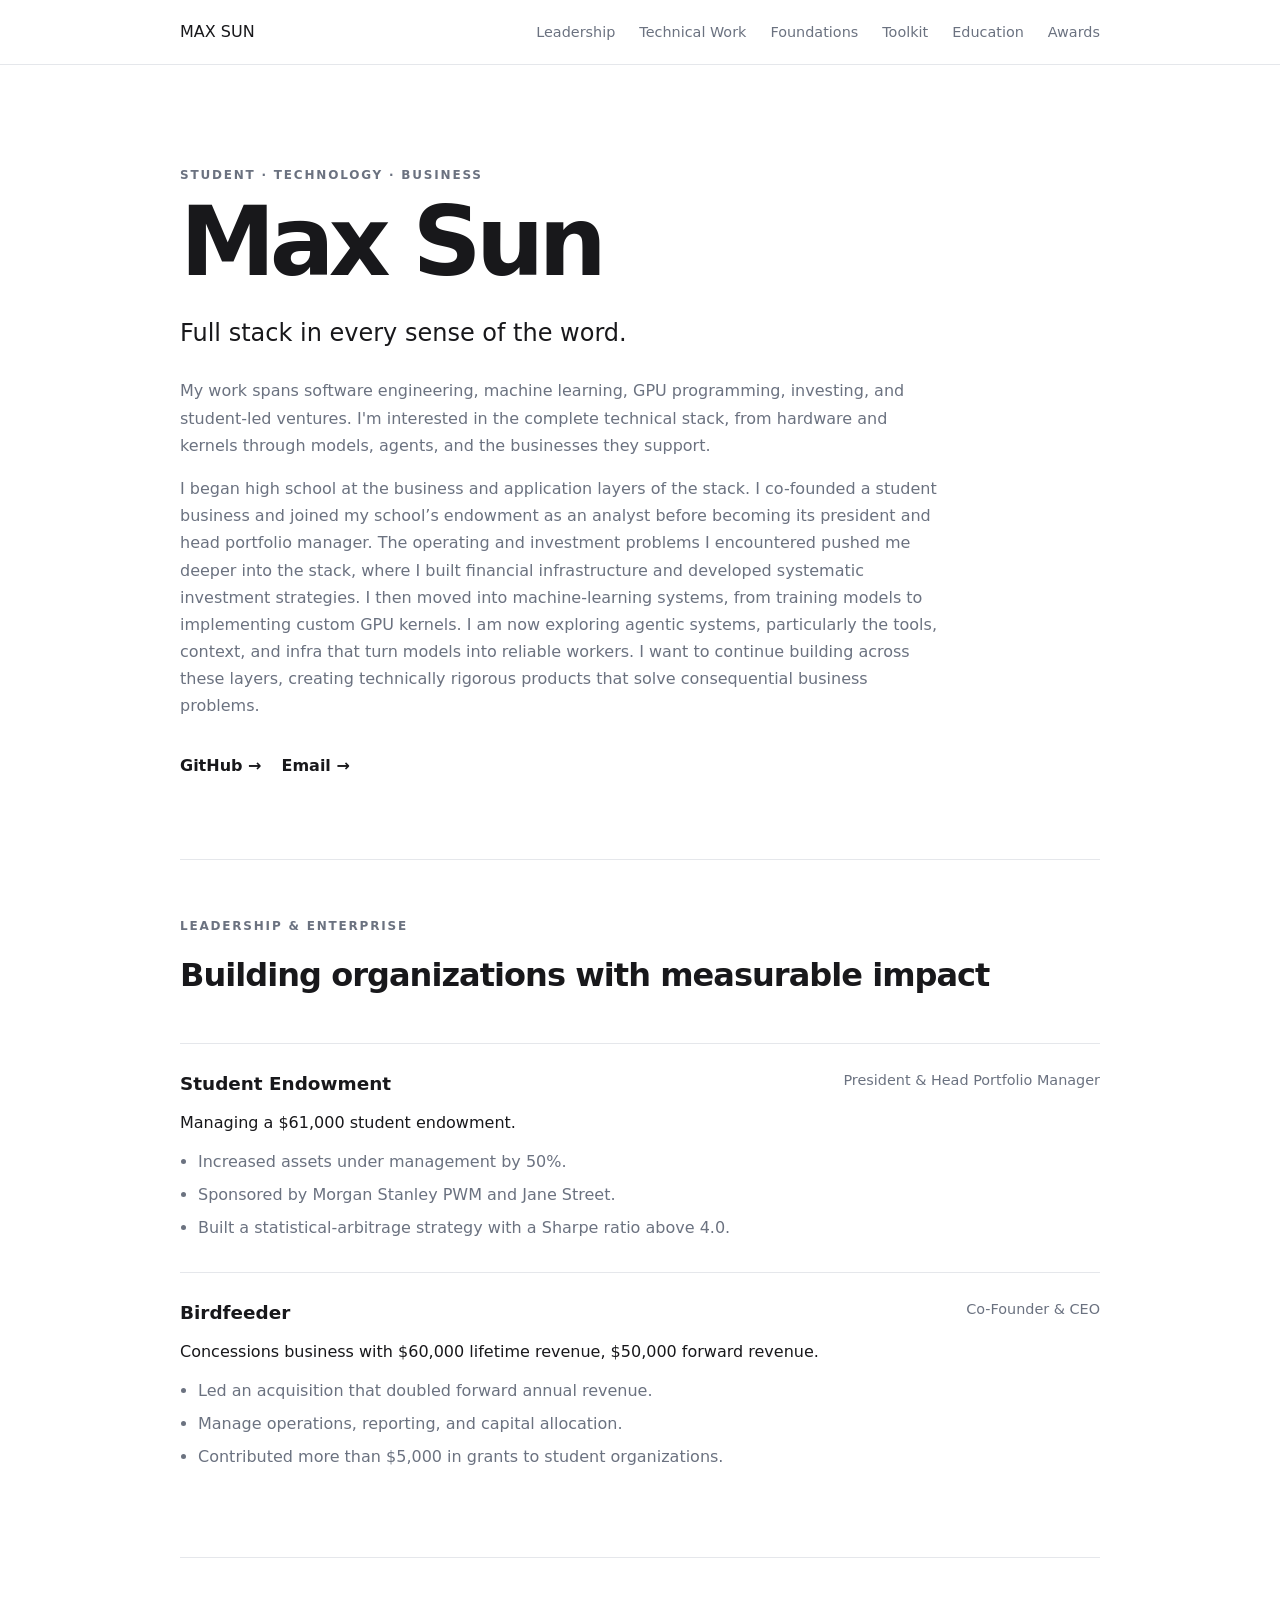
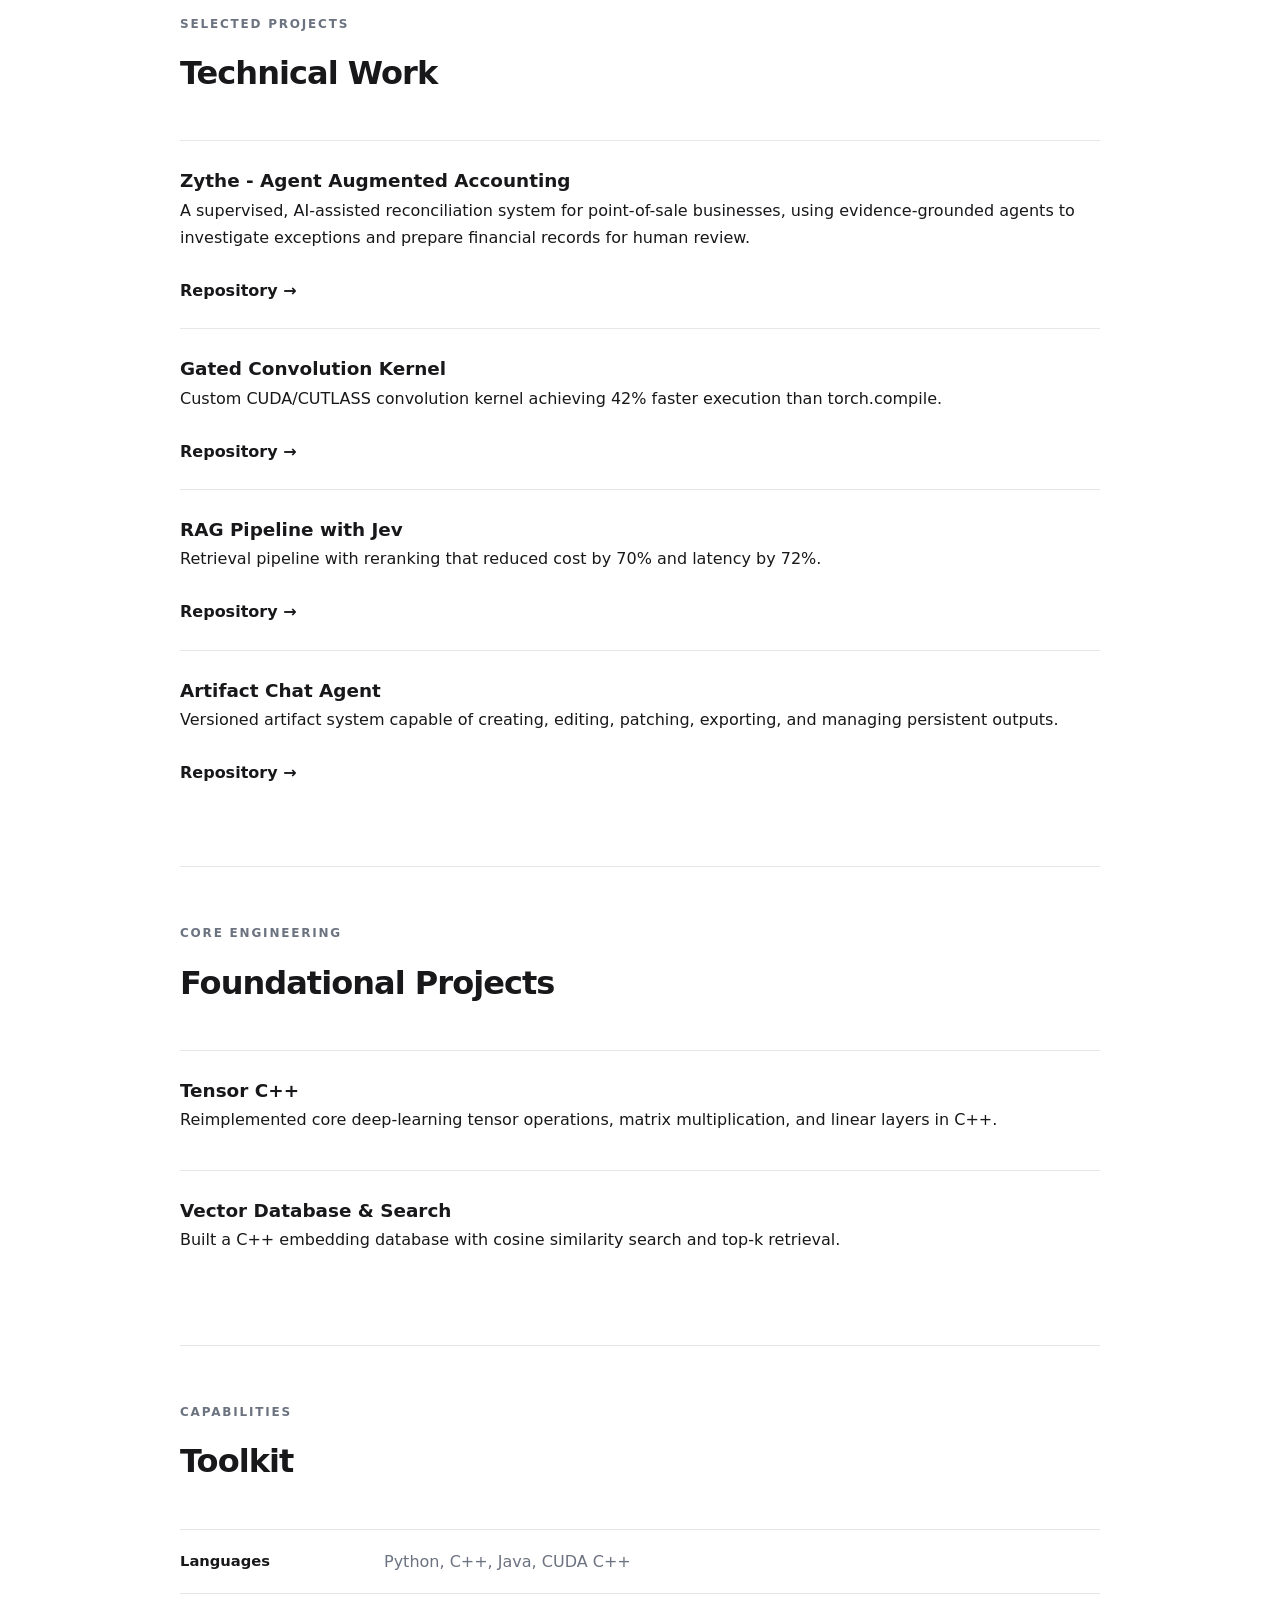
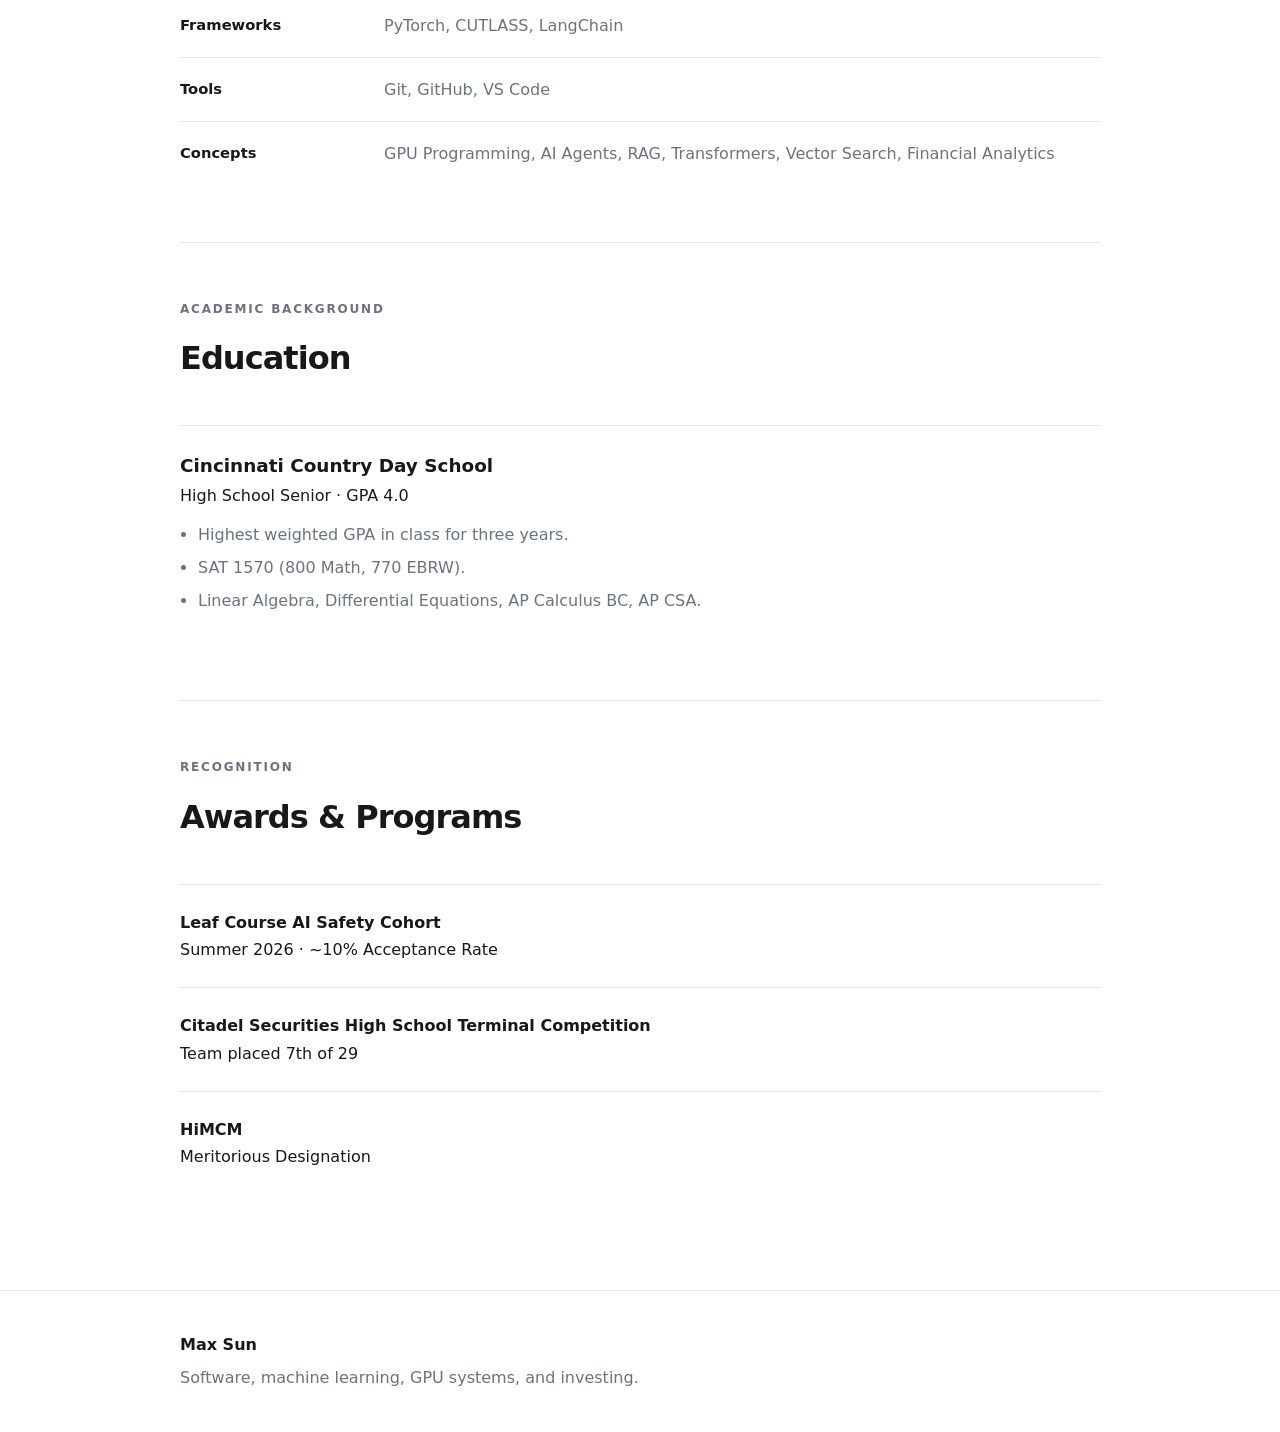
==== index.html @ 9a9bfc6f "Update index.html" ====
<!doctype html>
<html lang="en">
<head>
<meta charset="utf-8">
<meta name="viewport" content="width=device-width,initial-scale=1">
<meta name="description" content="Max Sun — working across GPU programming, software, machine learning, agentic systems, student-led ventures, and investments.">
<title>Max Sun | Portfolio</title>
<link rel="icon" type="image/svg+xml" href="/icon.svg">

<style>
:root{
  --ink:#18181b;
  --muted:#6b7280;
  --line:#e5e7eb;
  --width:920px;
}

*{
  box-sizing:border-box;
}

html{
  scroll-behavior:smooth;
}

body{
  margin:0;
  background:#fff;
  color:var(--ink);
  font:16px/1.7 Inter,system-ui,sans-serif;
}

a{
  color:inherit;
  text-decoration:none;
}

.wrap{
  width:min(calc(100% - 40px),var(--width));
  margin:auto;
}

.nav{
  position:sticky;
  top:0;
  background:rgba(255,255,255,.95);
  backdrop-filter:blur(10px);
  border-bottom:1px solid var(--line);
}

.nav-inner{
  height:64px;
  display:flex;
  justify-content:space-between;
  align-items:center;
}

.logo{
  font-size:.82rem;
  font-weight:800;
  letter-spacing:.08em;
}

.links{
  display:flex;
  gap:24px;
}

.links a{
  color:var(--muted);
  font-size:.9rem;
}

.links a:hover{
  color:var(--ink);
}

.hero{
  padding:100px 0 80px;
}

.eyebrow{
  margin:0 0 12px;
  color:var(--muted);
  font-size:.75rem;
  text-transform:uppercase;
  letter-spacing:.15em;
  font-weight:700;
}

.hero h1{
  margin:0;
  font-size:clamp(4rem,10vw,6rem);
  line-height:.95;
  letter-spacing:-.06em;
}

.lead{
  margin:24px 0;
  font-size:1.5rem;
}

.subtext{
  max-width:760px;
  color:var(--muted);
}

.actions{
  display:flex;
  gap:20px;
  margin-top:32px;
}

.actions a{
  font-weight:600;
}

.section{
  border-top:1px solid var(--line);
  padding:56px 0;
}

.section-header{
  margin-bottom:40px;
}

.section h2{
  margin:0;
  font-size:2rem;
  letter-spacing:-.03em;
}

.intro{
  margin-top:10px;
  color:var(--muted);
  max-width:700px;
}

.row{
  padding:24px 0;
  border-top:1px solid var(--line);
}

.row:first-child{
  border-top:none;
}

.row-header{
  display:flex;
  justify-content:space-between;
  gap:20px;
  margin-bottom:10px;
}

.row h3{
  margin:0;
  font-size:1.15rem;
}

.role{
  color:var(--muted);
  font-size:.9rem;
}

.row p{
  margin:0 0 12px;
}

.row ul{
  margin:12px 0 0;
  padding-left:18px;
}

.row li{
  margin-bottom:6px;
  color:var(--muted);
}

.repo{
  display:inline-block;
  margin-top:14px;
  font-weight:600;
}

.skills{
  display:grid;
  grid-template-columns:180px 1fr;
  gap:24px;
  padding:18px 0;
  border-top:1px solid var(--line);
}

.skills strong{
  font-size:.92rem;
}

.skills span{
  color:var(--muted);
}

footer{
  border-top:1px solid var(--line);
  padding:40px 0;
  margin-top:40px;
}

footer p{
  color:var(--muted);
  margin:6px 0 0;
}

@media(max-width:768px){

  .links{
    display:none;
  }

  .row-header,
  .skills{
    display:block;
  }

  .skills strong{
    display:block;
    margin-bottom:8px;
  }
}
</style>
</head>

<body>

<header class="nav">
  <div class="wrap nav-inner">
      <a href="#top">MAX SUN</a>

      <nav class="links" aria-label="Primary navigation">
        <a href="#leadership">Leadership</a>
        <a href="#technical">Technical Work</a>
        <a href="#foundations">Foundations</a>
        <a href="#toolkit">Toolkit</a>
        <a href="#education">Education</a>
        <a href="#awards">Awards</a>
      </nav>
  </div>
</header>

<main class="wrap" id="top">

  <section class="hero">
    <p class="eyebrow">Student · Technology · Business</p>

    <h1>Max Sun</h1>

    <p class="lead">
      Full stack in every sense of the word.
    </p>

    <p class="subtext">
      My work spans software engineering, machine learning, GPU programming,
      investing, and student-led ventures. I'm interested in the complete
      technical stack, from hardware and kernels through models, agents,
      and the businesses they support.
    </p>

    <p class="subtext">
      I began high school at the business and application layers of the stack. I co-founded 
      a student business and joined my school’s endowment as an analyst before becoming its president and head portfolio manager.
      The operating and investment problems I encountered pushed me deeper into the stack, 
      where I built financial infrastructure and developed systematic investment strategies. 
      I then moved into machine-learning systems, from training models to implementing custom GPU kernels.
      I am now exploring agentic systems, particularly the tools, context, and infra that turn models into reliable workers.
      I want to continue building across these layers, creating technically rigorous products that solve consequential business problems.
    </p>

    <div class="actions">
      <a href="https://github.com/Max-sm-yc" target="_blank" rel="noopener noreferrer">
        GitHub →
      </a>

      <a href="mailto:max-sm-yc@gmail.com">
        Email →
      </a>
    </div>
  </section>

  <section class="section" id="leadership">
    <div class="section-header">
      <p class="eyebrow">Leadership & Enterprise</p>
      <h2>Building organizations with measurable impact</h2>
    </div>

    <div class="row">
      <div class="row-header">
        <h3>Student Endowment</h3>
        <span class="role">President & Head Portfolio Manager</span>
      </div>

      <p>Managing a $61,000 student endowment.</p>

      <ul>
        <li>Increased assets under management by 50%.</li>
        <li>Sponsored by Morgan Stanley PWM and Jane Street.</li>
        <li>Built a statistical-arbitrage strategy with a Sharpe ratio above 4.0.</li>
      </ul>
    </div>

    <div class="row">
      <div class="row-header">
        <h3>Birdfeeder</h3>
        <span class="role">Co-Founder & CEO</span>
      </div>

      <p>Concessions business with $60,000 lifetime revenue, $50,000 forward revenue.</p>

      <ul>
        <li>Led an acquisition that doubled forward annual revenue.</li>
        <li>Manage operations, reporting, and capital allocation.</li>
        <li>Contributed more than $5,000 in grants to student organizations.</li>
      </ul>
    </div>
  </section>

  <section class="section" id="technical">
    <div class="section-header">
      <p class="eyebrow">Selected Projects</p>
      <h2>Technical Work</h2>
    </div>

    <div class="row">
      <h3>Zythe - Agent Augmented Accounting</h3>
      <p>
        A supervised, AI-assisted reconciliation system for point-of-sale businesses, using evidence-grounded agents to investigate exceptions and prepare financial records for human review.
      </p>
      <a class="repo" href="https://github.com/Max-sm-yc/finance-loop">
        Repository →
      </a>
    </div>

    <div class="row">
      <h3>Gated Convolution Kernel</h3>
      <p>
        Custom CUDA/CUTLASS convolution kernel achieving 42% faster
        execution than torch.compile.
      </p>
      <a class="repo" href="https://github.com/Max-sm-yc/ConvolutionGate">
        Repository →
      </a>
    </div>

    <div class="row">
      <h3>RAG Pipeline with Jev</h3>
      <p>
        Retrieval pipeline with reranking that reduced cost by 70%
        and latency by 72%.
      </p>
      <a class="repo" href="https://github.com/Max-sm-yc/Jev-RAG">
        Repository →
      </a>
    </div>

    <div class="row">
      <h3>Artifact Chat Agent</h3>
      <p>
        Versioned artifact system capable of creating, editing,
        patching, exporting, and managing persistent outputs.
      </p>
      <a class="repo" href="https://github.com/Max-sm-yc/artifact-agent">
        Repository →
      </a>
    </div>
  </section>

  <section class="section" id="foundations">
    <div class="section-header">
      <p class="eyebrow">Core Engineering</p>
      <h2>Foundational Projects</h2>
    </div>

    <div class="row">
      <h3>Tensor C++</h3>
      <p>
        Reimplemented core deep-learning tensor operations,
        matrix multiplication, and linear layers in C++.
      </p>
    </div>

    <div class="row">
      <h3>Vector Database & Search</h3>
      <p>
        Built a C++ embedding database with cosine similarity
        search and top-k retrieval.
      </p>
    </div>
  </section>

  <section class="section" id="toolkit">
    <div class="section-header">
      <p class="eyebrow">Capabilities</p>
      <h2>Toolkit</h2>
    </div>

    <div class="skills">
      <strong>Languages</strong>
      <span>Python, C++, Java, CUDA C++</span>
    </div>

    <div class="skills">
      <strong>Frameworks</strong>
      <span>PyTorch, CUTLASS, LangChain</span>
    </div>

    <div class="skills">
      <strong>Tools</strong>
      <span>Git, GitHub, VS Code</span>
    </div>

    <div class="skills">
      <strong>Concepts</strong>
      <span>
        GPU Programming, AI Agents, RAG, Transformers,
        Vector Search, Financial Analytics
      </span>
    </div>
  </section>

  <section class="section" id="education">
    <div class="section-header">
      <p class="eyebrow">Academic Background</p>
      <h2>Education</h2>
    </div>

    <div class="row">
      <h3>Cincinnati Country Day School</h3>
      <p>High School Senior · GPA 4.0</p>

      <ul>
        <li>Highest weighted GPA in class for three years.</li>
        <li>SAT 1570 (800 Math, 770 EBRW).</li>
        <li>Linear Algebra, Differential Equations, AP Calculus BC, AP CSA.</li>
      </ul>
    </div>
  </section>

  <section class="section" id="awards">
    <div class="section-header">
      <p class="eyebrow">Recognition</p>
      <h2>Awards & Programs</h2>
    </div>

    <div class="row">
      <strong>Leaf Course AI Safety Cohort</strong><br>
      Summer 2026 · ~10% Acceptance Rate
    </div>

    <div class="row">
      <strong>Citadel Securities High School Terminal Competition</strong><br>
      Team placed 7th of 29
    </div>

    <div class="row">
      <strong>HiMCM</strong><br>
      Meritorious Designation
    </div>
  </section>

</main>

<footer>
  <div class="wrap">
    <strong>Max Sun</strong>
    <p>
      Software, machine learning, GPU systems, and investing.
    </p>
  </div>
</footer>

</body>
</html>
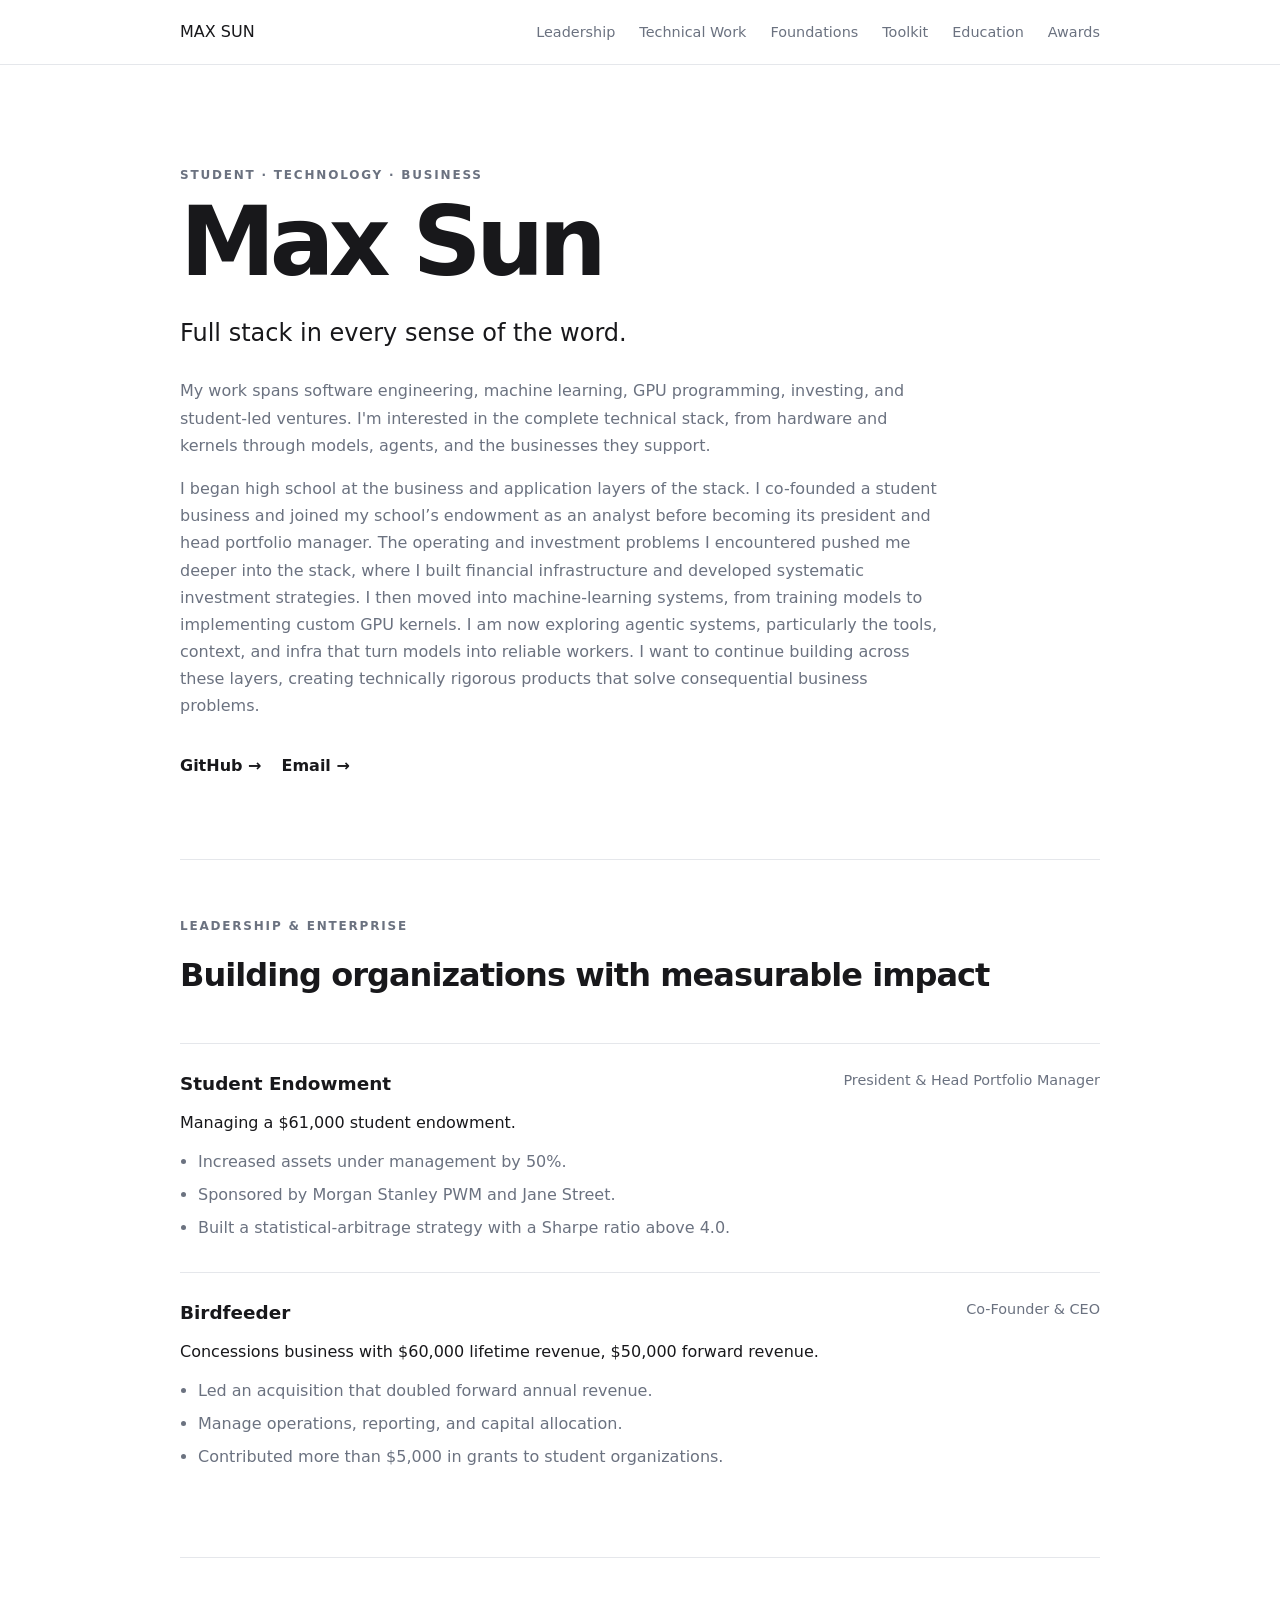
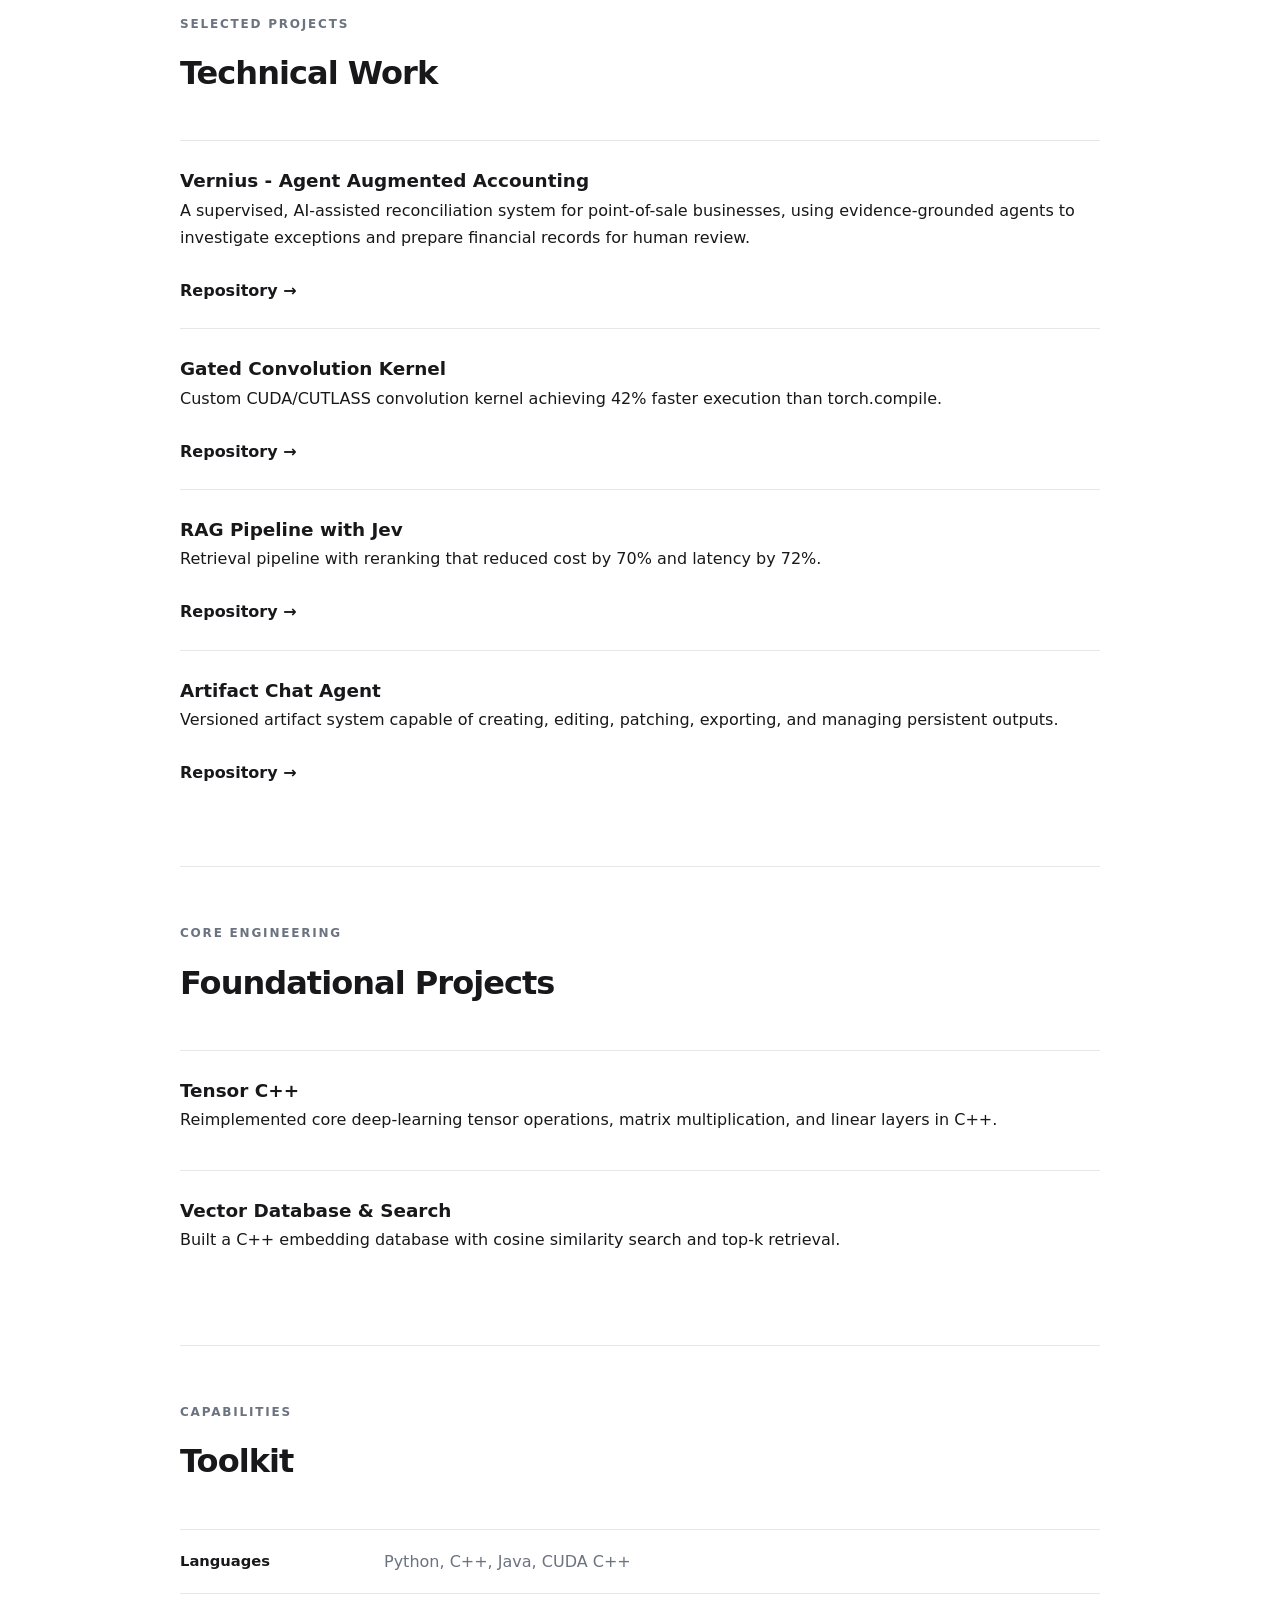
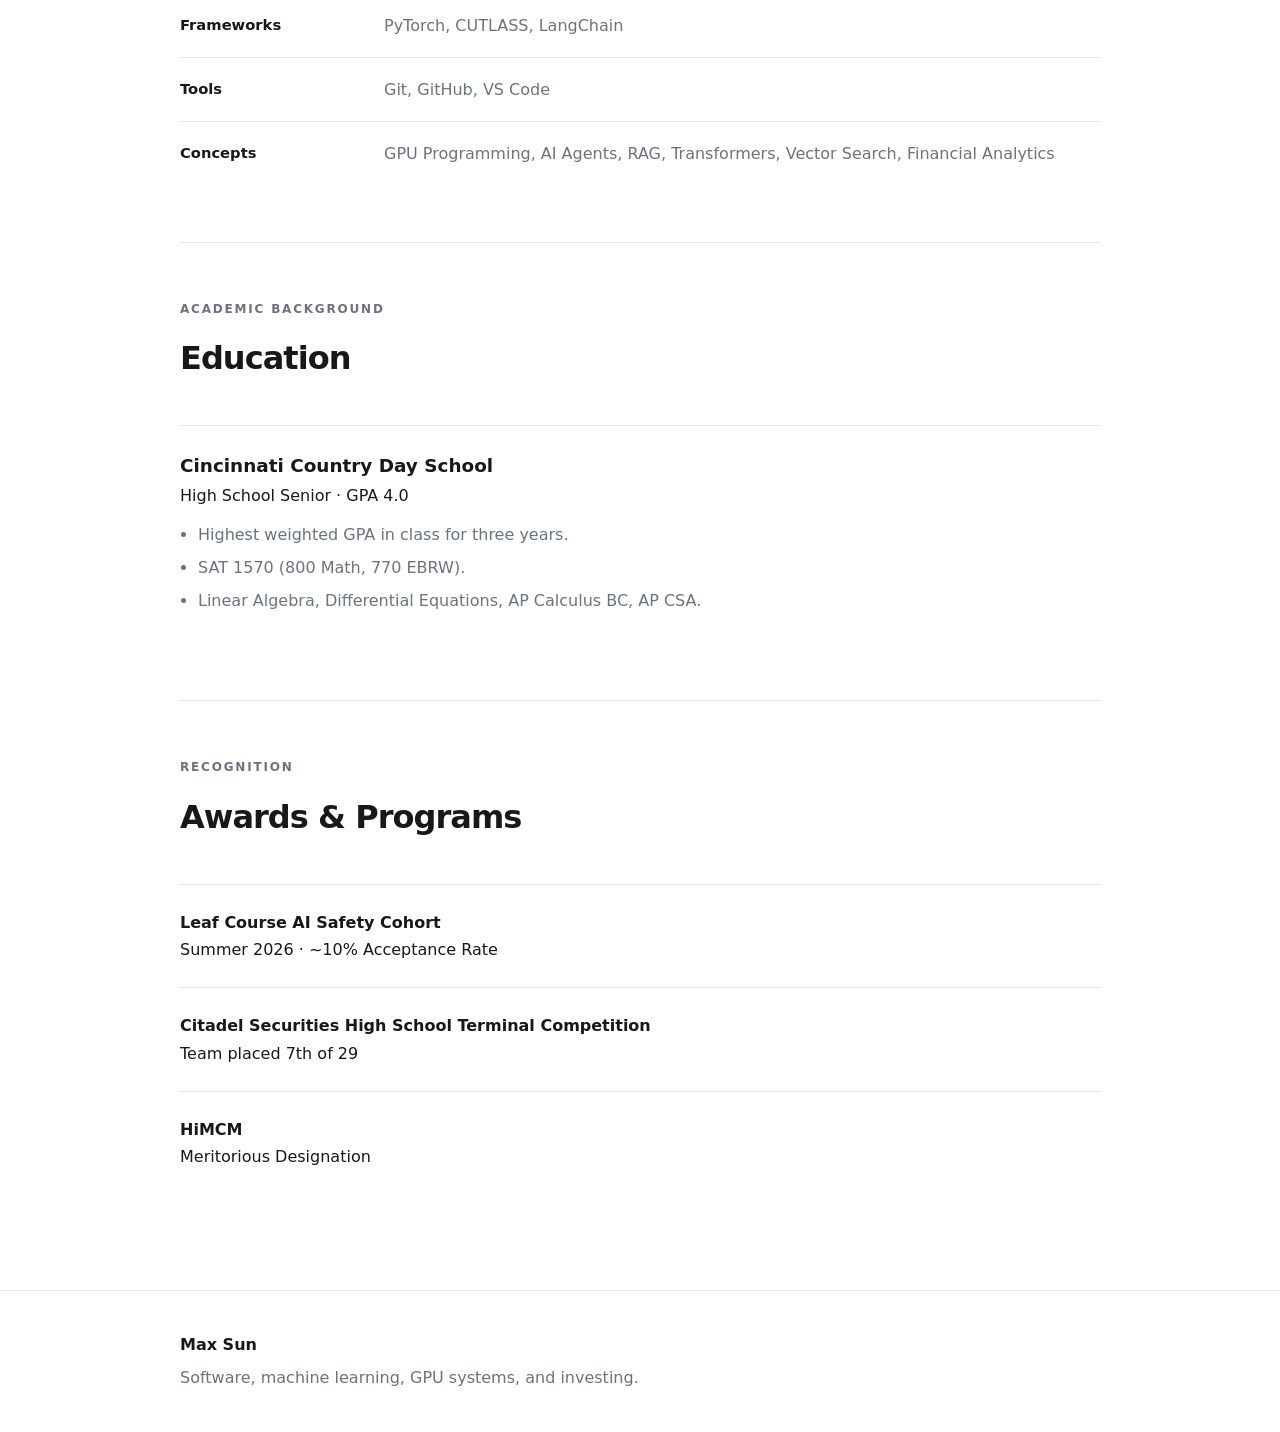
==== commit 46953f5d: "Update index.html" ====
--- a/index.html
+++ b/index.html
@@ -328,7 +328,7 @@
     </div>
 
     <div class="row">
-      <h3>Zythe - Agent Augmented Accounting</h3>
+      <h3>Vernius - Agent Augmented Accounting</h3>
       <p>
         A supervised, AI-assisted reconciliation system for point-of-sale businesses, using evidence-grounded agents to investigate exceptions and prepare financial records for human review.
       </p>
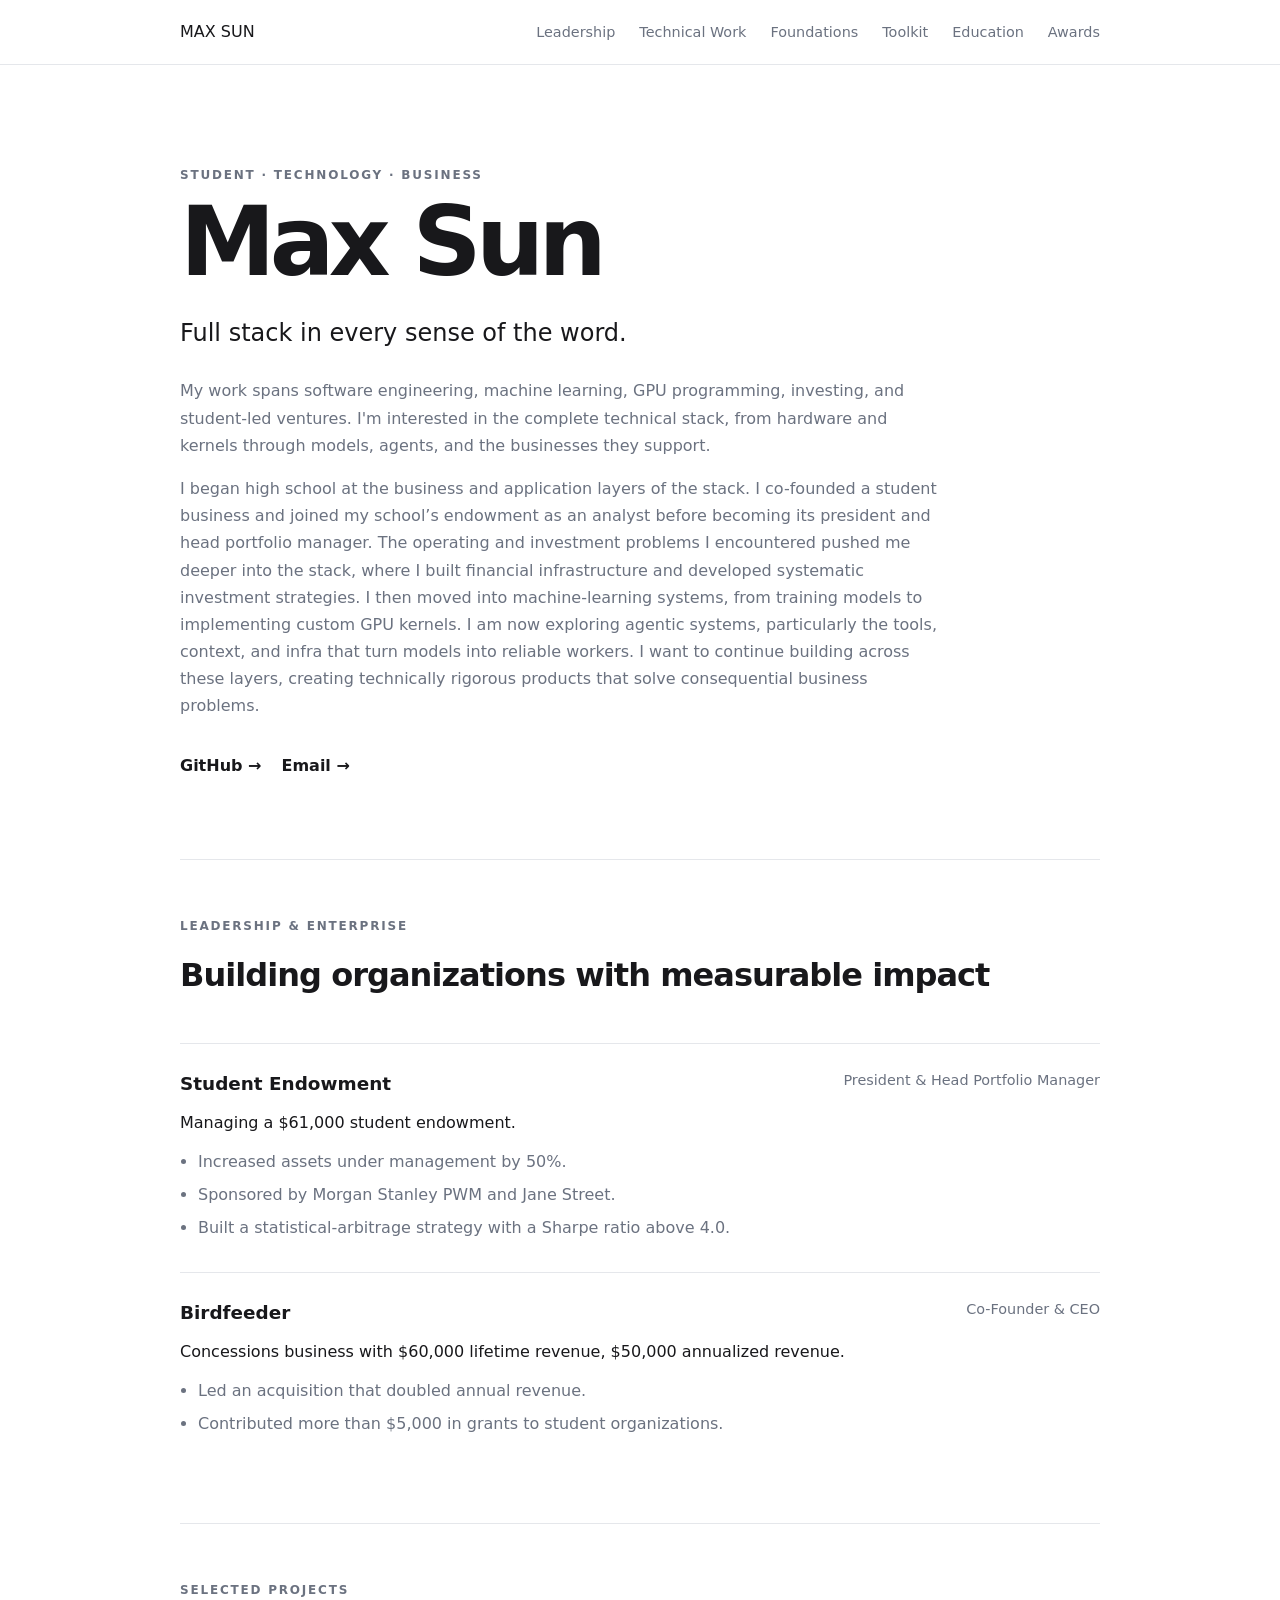
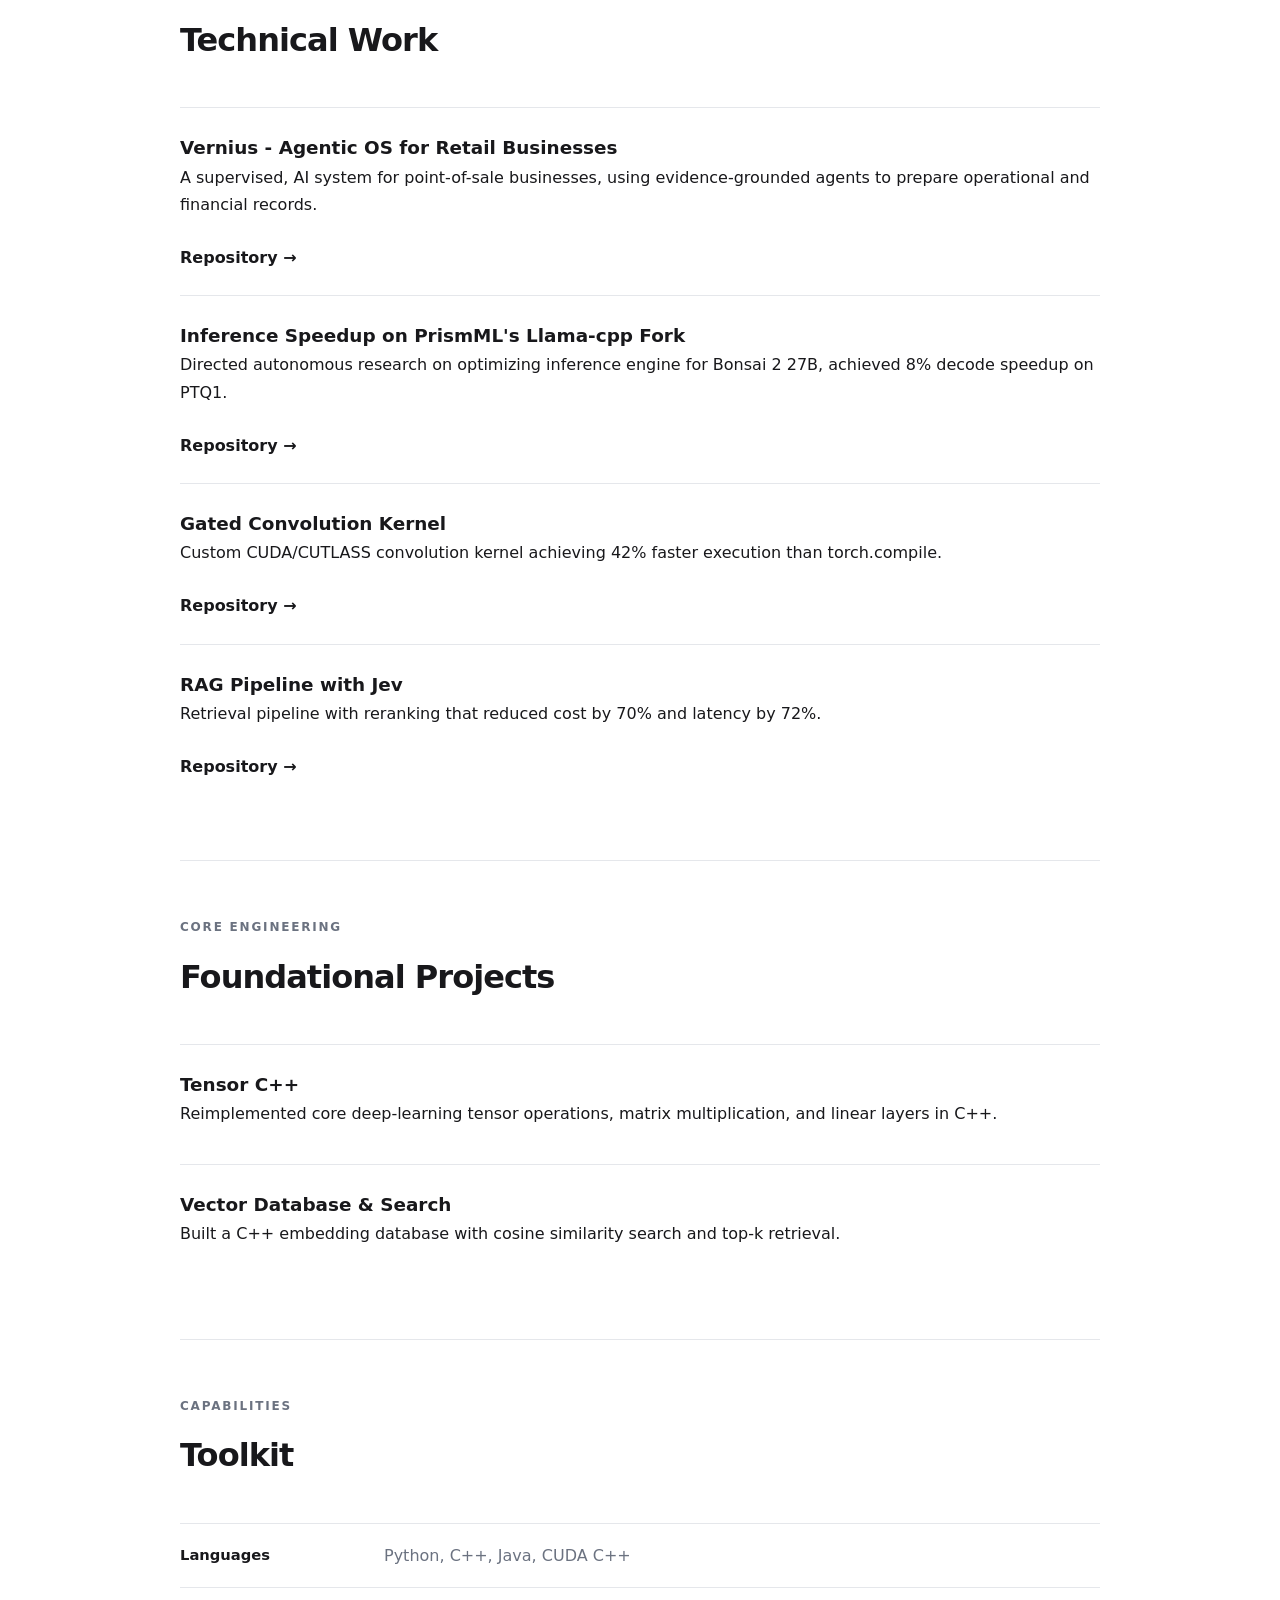
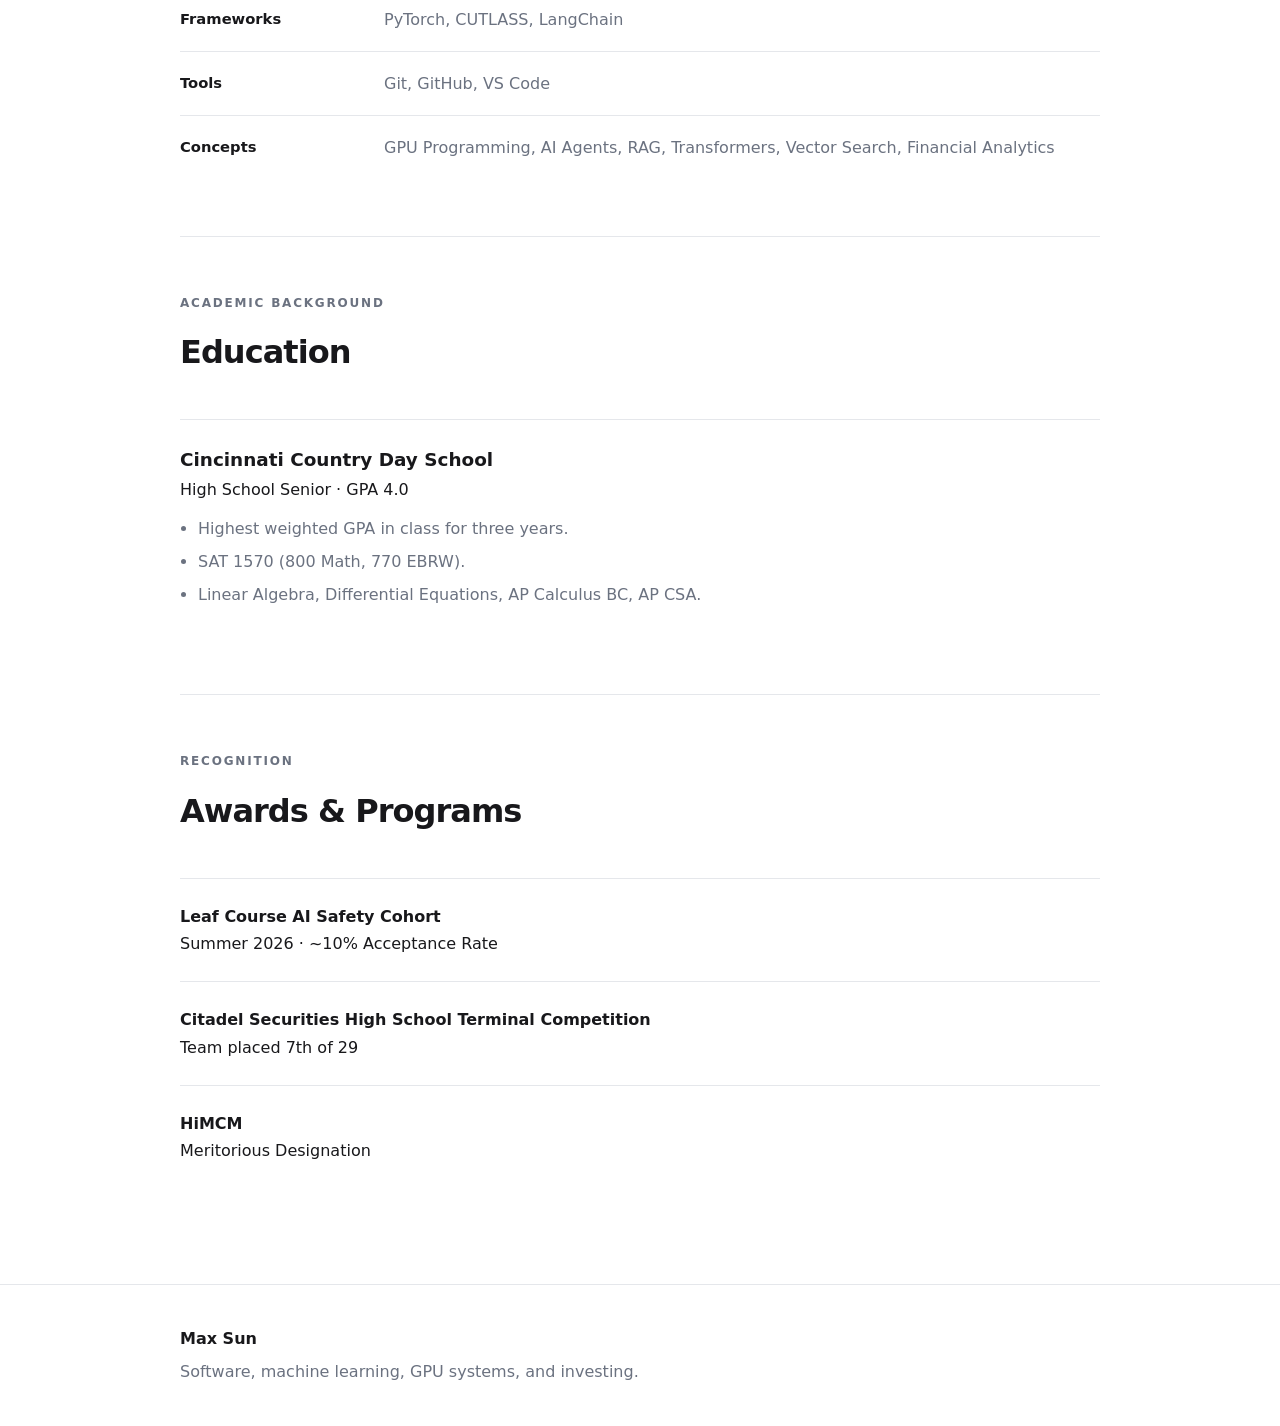
==== commit 2d742653: "Update index.html" ====
--- a/index.html
+++ b/index.html
@@ -311,11 +311,10 @@
         <span class="role">Co-Founder & CEO</span>
       </div>
 
-      <p>Concessions business with $60,000 lifetime revenue, $50,000 forward revenue.</p>
+      <p>Concessions business with $60,000 lifetime revenue, $50,000 annualized revenue.</p>
 
       <ul>
-        <li>Led an acquisition that doubled forward annual revenue.</li>
-        <li>Manage operations, reporting, and capital allocation.</li>
+        <li>Led an acquisition that doubled annual revenue.</li>
         <li>Contributed more than $5,000 in grants to student organizations.</li>
       </ul>
     </div>
@@ -327,10 +326,11 @@
       <h2>Technical Work</h2>
     </div>
 
-    <div class="row">
-      <h3>Vernius - Agent Augmented Accounting</h3>
-      <p>
-        A supervised, AI-assisted reconciliation system for point-of-sale businesses, using evidence-grounded agents to investigate exceptions and prepare financial records for human review.
+
+    <div class="row">
+      <h3>Vernius - Agentic OS for Retail Businesses</h3>
+      <p>
+        A supervised, AI system for point-of-sale businesses, using evidence-grounded agents to prepare operational and financial records.
       </p>
       <a class="repo" href="https://github.com/Max-sm-yc/finance-loop">
         Repository →
@@ -338,6 +338,16 @@
     </div>
 
     <div class="row">
+      <h3>Inference Speedup on PrismML's Llama-cpp Fork</h3>
+      <p>
+        Directed autonomous research on optimizing inference engine for Bonsai 2 27B, achieved 8% decode speedup on PTQ1.
+      </p>
+      <a class="repo" href="https://github.com/Max-sm-yc/finance-loop">
+        Repository →
+      </a>
+    </div>
+
+    <div class="row">
       <h3>Gated Convolution Kernel</h3>
       <p>
         Custom CUDA/CUTLASS convolution kernel achieving 42% faster
@@ -359,16 +369,6 @@
       </a>
     </div>
 
-    <div class="row">
-      <h3>Artifact Chat Agent</h3>
-      <p>
-        Versioned artifact system capable of creating, editing,
-        patching, exporting, and managing persistent outputs.
-      </p>
-      <a class="repo" href="https://github.com/Max-sm-yc/artifact-agent">
-        Repository →
-      </a>
-    </div>
   </section>
 
   <section class="section" id="foundations">
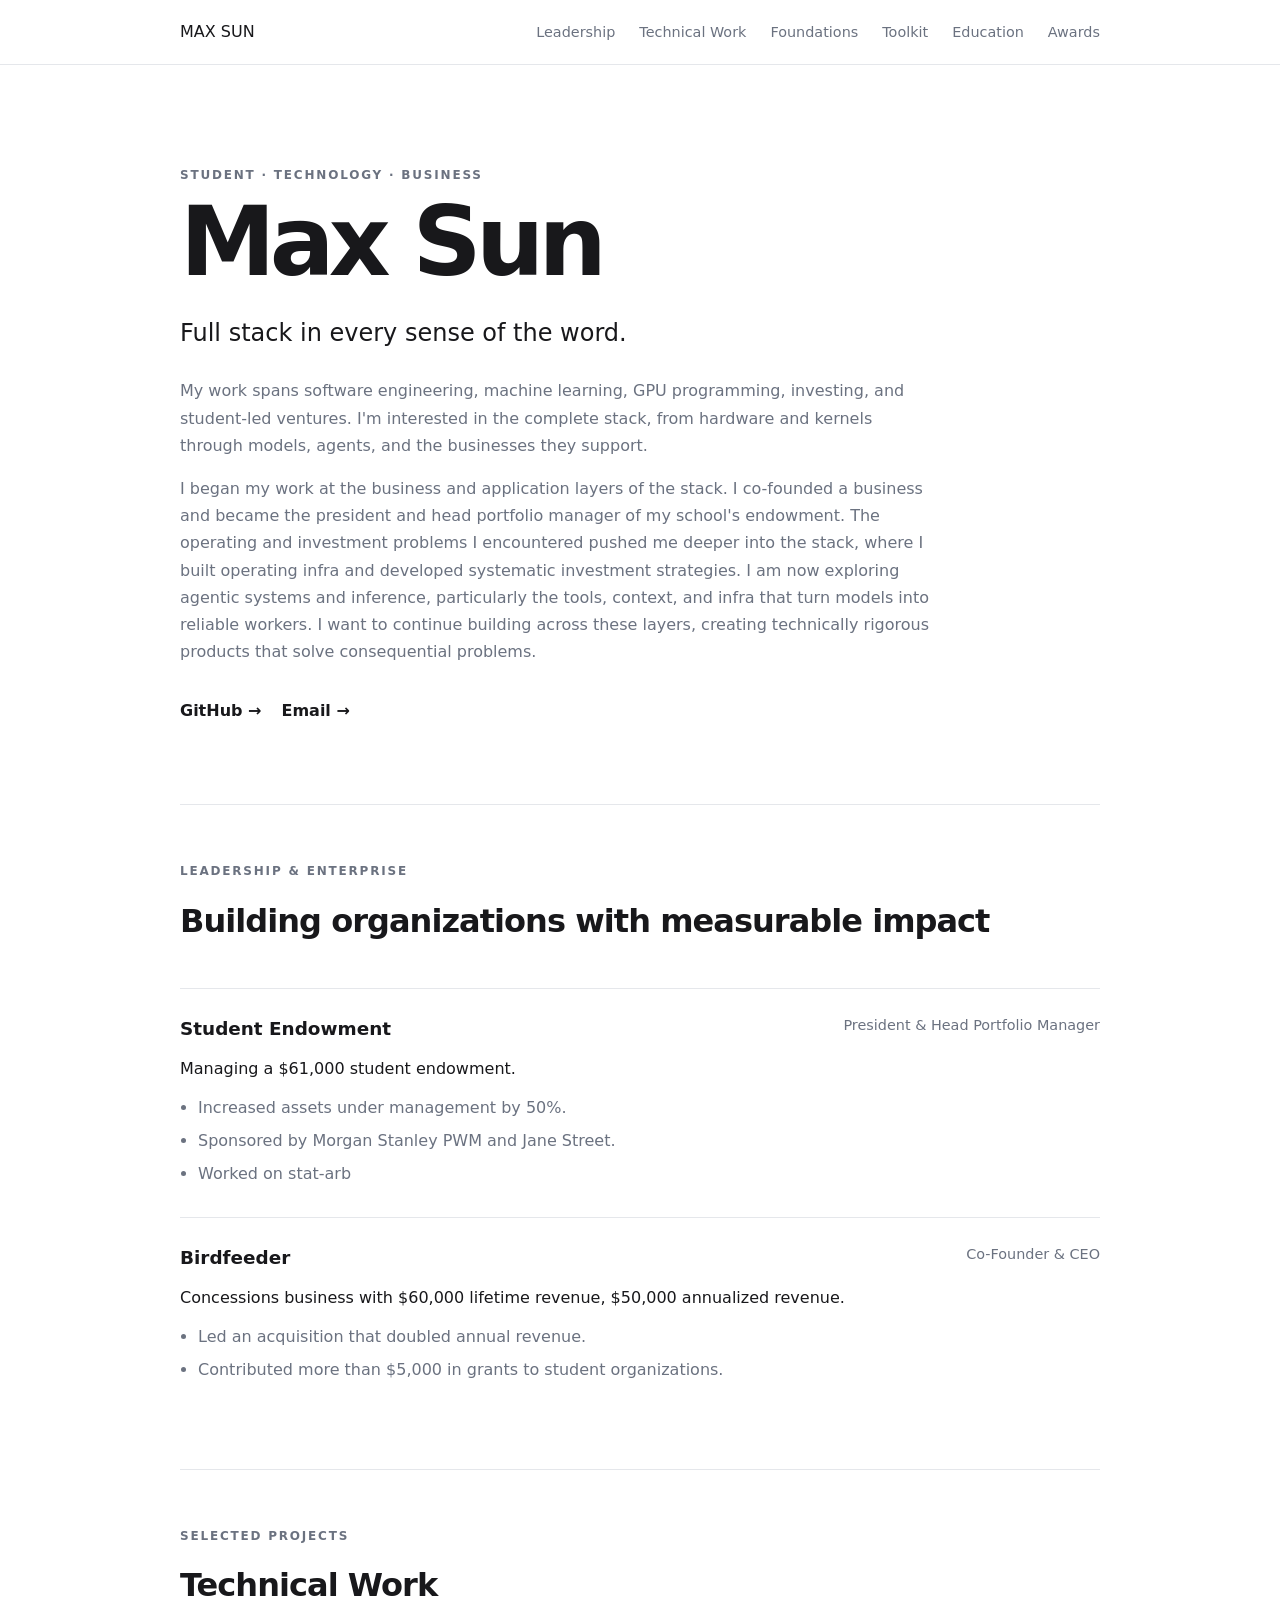
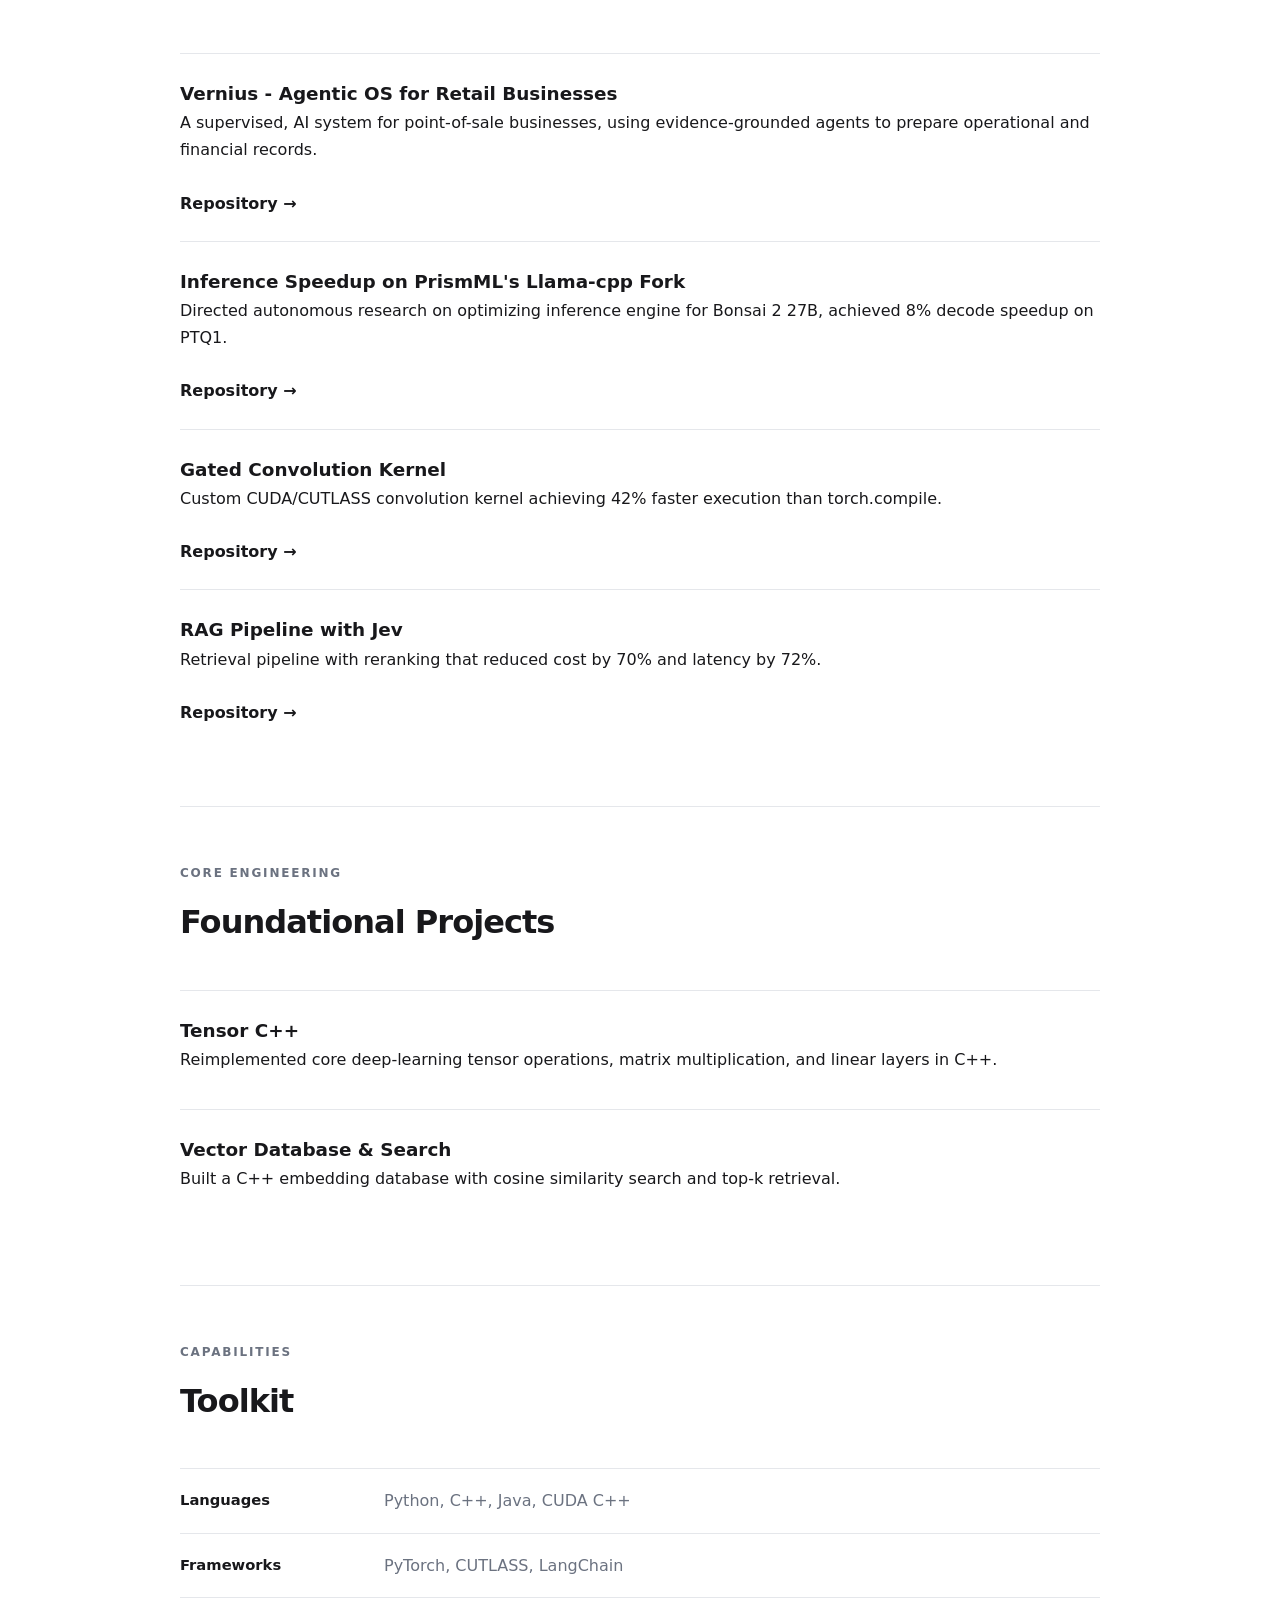
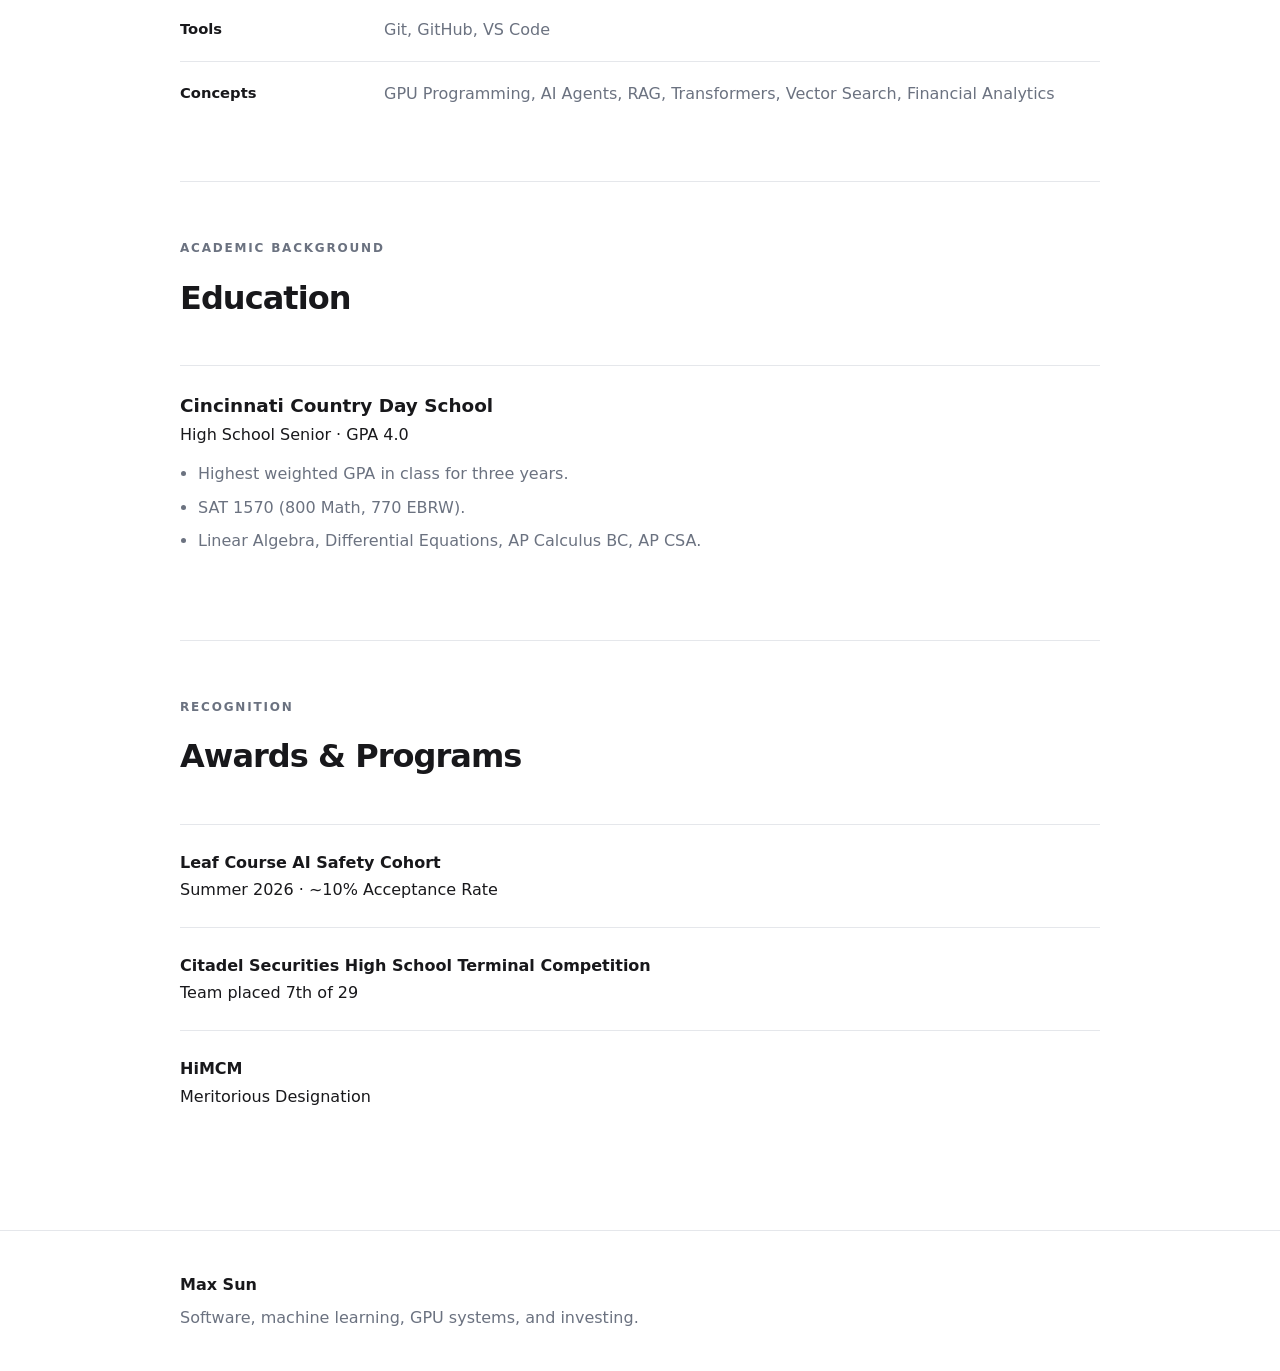
==== commit f0bf2013: "Update index.html" ====
--- a/index.html
+++ b/index.html
@@ -259,18 +259,17 @@
     <p class="subtext">
       My work spans software engineering, machine learning, GPU programming,
       investing, and student-led ventures. I'm interested in the complete
-      technical stack, from hardware and kernels through models, agents,
+      stack, from hardware and kernels through models, agents,
       and the businesses they support.
     </p>
 
     <p class="subtext">
-      I began high school at the business and application layers of the stack. I co-founded 
-      a student business and joined my school’s endowment as an analyst before becoming its president and head portfolio manager.
+      I began my work at the business and application layers of the stack. I co-founded 
+      a business and became the president and head portfolio manager of my school's endowment.
       The operating and investment problems I encountered pushed me deeper into the stack, 
-      where I built financial infrastructure and developed systematic investment strategies. 
-      I then moved into machine-learning systems, from training models to implementing custom GPU kernels.
-      I am now exploring agentic systems, particularly the tools, context, and infra that turn models into reliable workers.
-      I want to continue building across these layers, creating technically rigorous products that solve consequential business problems.
+      where I built operating infra and developed systematic investment strategies. 
+      I am now exploring agentic systems and inference, particularly the tools, context, and infra that turn models into reliable workers.
+      I want to continue building across these layers, creating technically rigorous products that solve consequential problems.
     </p>
 
     <div class="actions">
@@ -301,7 +300,7 @@
       <ul>
         <li>Increased assets under management by 50%.</li>
         <li>Sponsored by Morgan Stanley PWM and Jane Street.</li>
-        <li>Built a statistical-arbitrage strategy with a Sharpe ratio above 4.0.</li>
+        <li>Worked on stat-arb</li>
       </ul>
     </div>
 
@@ -332,7 +331,7 @@
       <p>
         A supervised, AI system for point-of-sale businesses, using evidence-grounded agents to prepare operational and financial records.
       </p>
-      <a class="repo" href="https://github.com/Max-sm-yc/finance-loop">
+      <a class="repo" href="https://github.com/Max-sm-yc/bonsai-llama-cpp-fork">
         Repository →
       </a>
     </div>
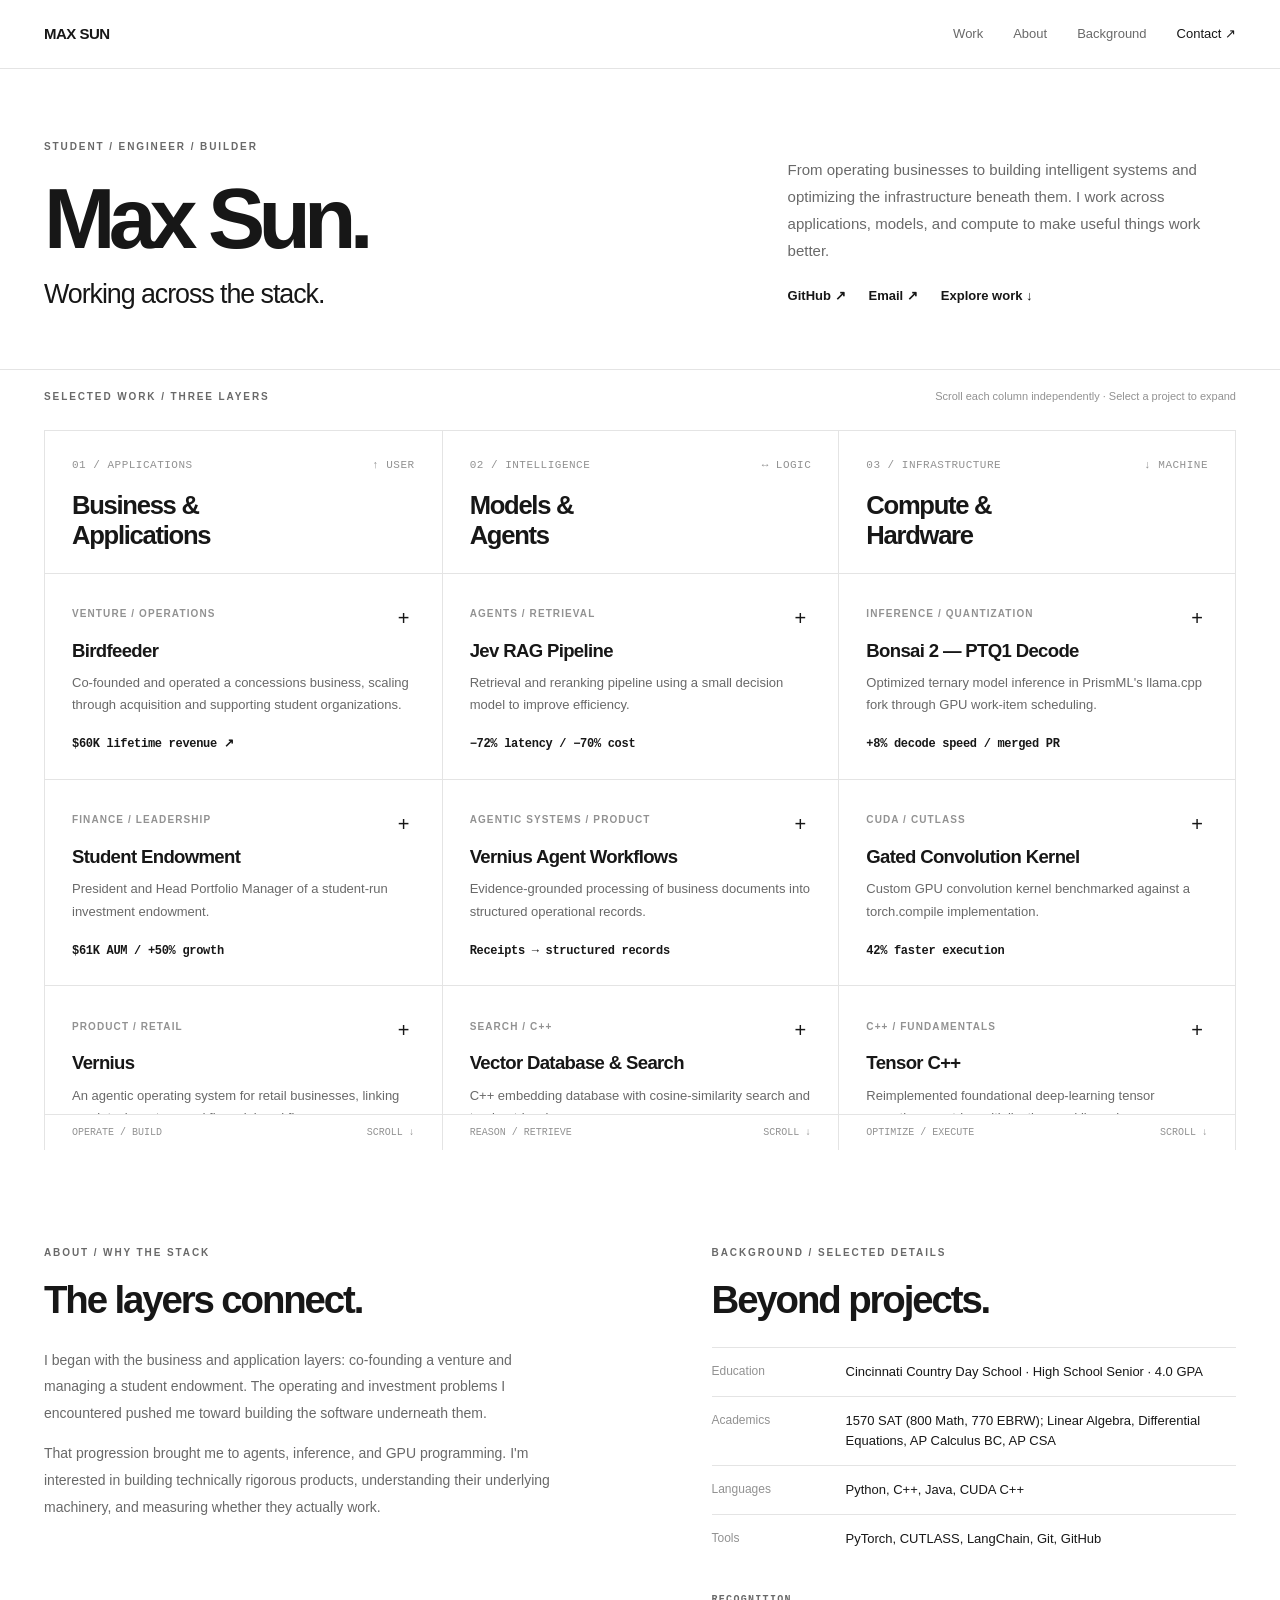
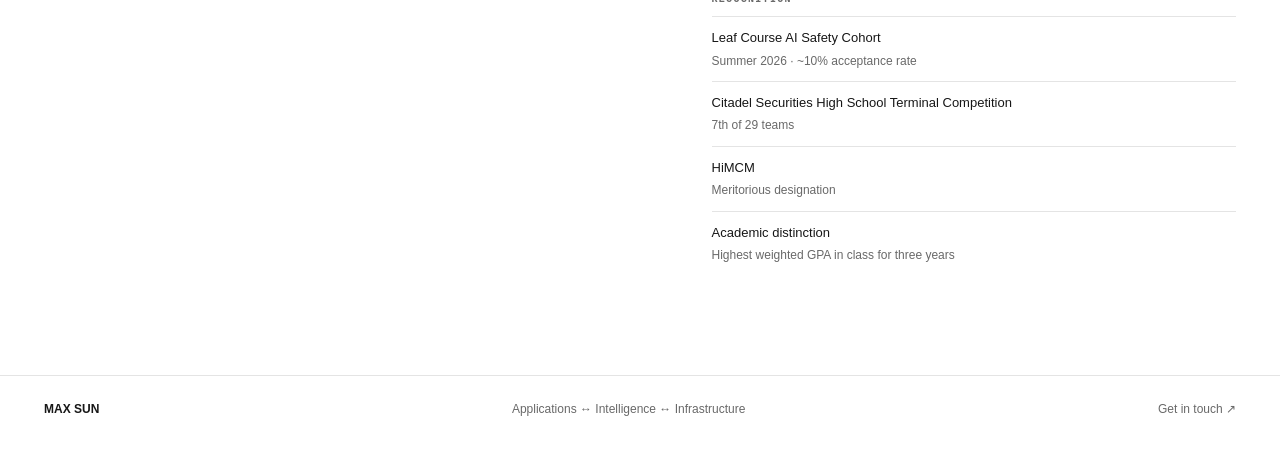
==== commit 67643adf: "Update index.html" ====
--- a/index.html
+++ b/index.html
@@ -1,478 +1,162 @@
 <!doctype html>
 <html lang="en">
 <head>
-<meta charset="utf-8">
-<meta name="viewport" content="width=device-width,initial-scale=1">
-<meta name="description" content="Max Sun — working across GPU programming, software, machine learning, agentic systems, student-led ventures, and investments.">
-<title>Max Sun | Portfolio</title>
-<link rel="icon" type="image/svg+xml" href="/icon.svg">
+  <meta charset="utf-8">
+  <meta name="viewport" content="width=device-width, initial-scale=1">
+  <meta name="color-scheme" content="light">
+  <meta name="description" content="Max Sun — building across applications, intelligent systems, and compute infrastructure.">
+  <title>Max Sun — Across the Stack</title>
+  <link rel="icon" type="image/svg+xml" href="/icon.svg">
+  <style>
+    :root { --ink:#171717; --muted:#696969; --faint:#929292; --line:#e4e4e4; --canvas:#fff; --soft:#f7f7f7; --max:1500px; --header:68px; }
+    *, *::before, *::after { box-sizing:border-box; }
+    html { scroll-behavior:smooth; scroll-padding-top:90px; }
+    body { margin:0; background:var(--canvas); color:var(--ink); font-family:Inter,ui-sans-serif,-apple-system,BlinkMacSystemFont,"Segoe UI",sans-serif; font-size:15px; line-height:1.55; -webkit-font-smoothing:antialiased; }
+    a { color:inherit; text-decoration:none; }
+    button { font:inherit; }
+    a:focus-visible, button:focus-visible, summary:focus-visible { outline:2px solid var(--ink); outline-offset:4px; }
+    .wrap { width:min(calc(100% - 88px),var(--max)); margin-inline:auto; }
+    .nav { position:sticky; top:0; z-index:10; background:rgba(255,255,255,.94); border-bottom:1px solid var(--line); backdrop-filter:blur(16px); }
+    .nav-inner { height:var(--header); display:flex; align-items:center; justify-content:space-between; gap:24px; }
+    .wordmark { font-weight:750; letter-spacing:-.035em; font-size:15px; white-space:nowrap; }
+    .nav-links { display:flex; align-items:center; gap:30px; color:var(--muted); font-size:13px; }
+    .nav-links a:hover, .text-link:hover, .project-link:hover { color:var(--ink); }
+    .nav-links a:last-child { color:var(--ink); }
+    .intro { padding:70px 0 58px; display:grid; grid-template-columns:minmax(0,1.15fr) minmax(300px,.75fr); gap:56px; align-items:end; }
+    .overline { color:var(--muted); font-size:10px; letter-spacing:.19em; text-transform:uppercase; font-weight:750; }
+    h1,h2,h3,p { margin-top:0; }
+    h1 { font-size:clamp(50px,6.7vw,112px); font-weight:690; line-height:.98; letter-spacing:-.078em; margin:21px 0 18px; }
+    .tagline { font-size:clamp(21px,2.1vw,29px); letter-spacing:-.04em; line-height:1.24; margin:0; }
+    .intro-right { padding-bottom:5px; }
+    .intro-right p { max-width:485px; color:var(--muted); font-size:15px; line-height:1.8; margin-bottom:22px; }
+    .quick-links { display:flex; flex-wrap:wrap; gap:23px; font-weight:650; font-size:13px; }
+    .quick-links a:hover { text-decoration:underline; text-underline-offset:5px; }
+    .work-section { border-top:1px solid var(--line); }
+    .section-meta { display:flex; justify-content:space-between; align-items:center; gap:20px; padding:18px 0 25px; }
+    .section-meta p { margin:0; }
+    .section-note { color:var(--faint); font-size:11px; }
+    .work-grid { display:grid; grid-template-columns:repeat(3,minmax(0,1fr)); border:1px solid var(--line); border-bottom:0; }
+    .stream { min-width:0; display:flex; flex-direction:column; }
+    .stream + .stream { border-left:1px solid var(--line); }
+    .stream-head { padding:27px 27px 23px; border-bottom:1px solid var(--line); min-height:142px; }
+    .stream-index { display:flex; align-items:center; justify-content:space-between; gap:10px; color:var(--faint); font:11px/1.3 ui-monospace,SFMono-Regular,Consolas,monospace; letter-spacing:.045em; }
+    .stream h2 { font-size:clamp(21px,2vw,30px); font-weight:680; letter-spacing:-.05em; margin:19px 0 0; line-height:1.15; }
+    .stream-list { height:min(60vh,620px); min-height:385px; overflow-y:auto; overscroll-behavior-y:contain; scrollbar-width:thin; scrollbar-color:#ccc transparent; }
+    .stream-list::-webkit-scrollbar { width:5px; }
+    .stream-list::-webkit-scrollbar-thumb { background:#ccc; }
+    .project { border-bottom:1px solid var(--line); }
+    .project summary { display:block; list-style:none; cursor:pointer; padding:29px 27px 26px; transition:background .15s ease; }
+    .project summary::-webkit-details-marker { display:none; }
+    .project summary:hover, .project[open] summary { background:var(--soft); }
+    .project-top { display:flex; align-items:center; justify-content:space-between; gap:16px; }
+    .project-kind { color:var(--faint); font-size:10px; font-weight:700; text-transform:uppercase; letter-spacing:.11em; }
+    .project-icon { width:22px; height:22px; display:grid; place-items:center; font-size:20px; font-weight:300; transition:transform .18s; flex:none; }
+    .project[open] .project-icon { transform:rotate(45deg); }
+    .project h3 { font-size:clamp(17px,1.45vw,21px); letter-spacing:-.035em; font-weight:670; line-height:1.25; margin:14px 0 10px; }
+    .project-blurb { font-size:13px; color:var(--muted); line-height:1.7; margin:0; }
+    .project-stat { display:block; margin-top:20px; font:600 12px/1.4 ui-monospace,SFMono-Regular,Consolas,monospace; letter-spacing:-.025em; }
+    .project-detail { padding:0 27px 27px; background:var(--soft); }
+    .project-detail p { margin:0 0 15px; font-size:13px; line-height:1.8; color:#505050; }
+    .detail-label { display:block; padding-top:4px; margin-bottom:8px; color:var(--faint); text-transform:uppercase; font:10px/1.5 ui-monospace,SFMono-Regular,Consolas,monospace; letter-spacing:.08em; }
+    .detail-metrics { display:grid; grid-template-columns:repeat(2,minmax(0,1fr)); gap:10px; margin:20px 0; }
+    .metric { padding:12px; border:1px solid #e2e2e2; background:#fff; }
+    .metric strong { display:block; font:650 17px/1.3 ui-monospace,SFMono-Regular,Consolas,monospace; letter-spacing:-.05em; }
+    .metric span { display:block; margin-top:6px; color:var(--muted); font-size:10px; line-height:1.4; }
+    .project-link { font-size:12px; font-weight:750; border-bottom:1px solid currentColor; padding-bottom:2px; display:inline-block; }
+    .stream-bottom { border-top:1px solid var(--line); padding:12px 27px; display:flex; justify-content:space-between; color:var(--faint); font:10px ui-monospace,SFMono-Regular,Consolas,monospace; }
+    .below { display:grid; grid-template-columns:1fr 1fr; gap:12%; padding:95px 0 100px; }
+    .below h2 { font-size:clamp(28px,3vw,43px); line-height:1.15; letter-spacing:-.055em; font-weight:670; margin:17px 0 25px; }
+    .below p { font-size:14px; line-height:1.9; color:var(--muted); max-width:610px; }
+    .facts { display:grid; grid-template-columns:1fr; gap:0; margin:0; }
+    .facts > div { display:grid; grid-template-columns:118px 1fr; padding:14px 0; gap:16px; border-top:1px solid var(--line); }
+    .facts dt { color:var(--faint); font-size:12px; }
+    .facts dd { margin:0; font-size:13px; }
+    .small-label { font:700 10px ui-monospace,SFMono-Regular,Consolas,monospace; letter-spacing:.13em; color:var(--muted); text-transform:uppercase; margin:31px 0 11px; }
+    .recognition { padding:0; margin:0; list-style:none; }
+    .recognition li { padding:11px 0; border-top:1px solid var(--line); font-size:13px; }
+    .recognition span { display:block; color:var(--muted); font-size:12px; margin-top:3px; }
+    footer { border-top:1px solid var(--line); padding:24px 0 30px; }
+    .footer-inner { display:flex; justify-content:space-between; align-items:center; gap:20px; font-size:12px; color:var(--muted); }
+    .footer-inner strong { color:var(--ink); }
+    @media(max-width:900px) { .intro { grid-template-columns:1fr; gap:22px; padding-top:58px; } .intro-right p { max-width:700px; } .wrap { width:min(calc(100% - 48px),var(--max)); } .stream-head,.project summary { padding-left:18px; padding-right:18px; } .project-detail { padding-left:18px; padding-right:18px; } .stream h2 { font-size:22px; } .below { gap:6%; } }
+    @media(max-width:680px) { :root { --header:58px; } .wrap { width:calc(100% - 36px); } .nav-links { gap:17px; font-size:12px; } .nav-links .optional { display:none; } .intro { padding:52px 0 55px; } h1 { font-size:clamp(58px,15vw,90px); } .tagline { font-size:22px; } .section-note { display:none; } .work-grid { grid-template-columns:1fr; } .stream + .stream { border-left:0; border-top:1px solid var(--ink); } .stream-head { min-height:0; padding:21px 19px; } .stream h2 { margin-top:12px; } .stream-list { height:auto; min-height:0; max-height:none; overflow:visible; } .project summary { padding:24px 19px; } .project-detail { padding:0 19px 25px; } .stream-bottom { display:none; } .below { grid-template-columns:1fr; gap:48px; padding:66px 0 76px; } .footer-inner { align-items:flex-start; flex-direction:column; gap:7px; } }
+    @media(prefers-reduced-motion:reduce) { html { scroll-behavior:auto; } *,*::before,*::after { transition:none !important; } }
+  </style>
+</head>
+<body id="top">
+  <header class="nav">
+    <div class="wrap nav-inner">
+      <a class="wordmark" href="#top" aria-label="Max Sun — back to top">MAX SUN</a>
+      <nav class="nav-links" aria-label="Main navigation">
+        <a href="#work">Work</a><a href="#about">About</a><a class="optional" href="#background">Background</a><a href="mailto:max-sm-yc@gmail.com">Contact ↗</a>
+      </nav>
+    </div>
+  </header>
+  <main>
+    <section class="wrap intro" aria-labelledby="hero-title">
+      <div>
+        <div class="overline">Student / Engineer / Builder</div>
+        <h1 id="hero-title">Max Sun<span aria-hidden="true">.</span></h1>
+        <p class="tagline">Working across the stack.</p>
+      </div>
+      <div class="intro-right">
+        <p>From operating businesses to building intelligent systems and optimizing the infrastructure beneath them. I work across applications, models, and compute to make useful things work better.</p>
+        <div class="quick-links"><a href="https://github.com/Max-sm-yc" target="_blank" rel="noopener noreferrer">GitHub ↗</a><a href="mailto:max-sm-yc@gmail.com">Email ↗</a><a href="#work">Explore work ↓</a></div>
+      </div>
+    </section>
 
-<style>
-:root{
-  --ink:#18181b;
-  --muted:#6b7280;
-  --line:#e5e7eb;
-  --width:920px;
-}
+    <section id="work" class="work-section" aria-label="Selected work">
+      <div class="wrap">
+        <div class="section-meta"><p class="overline">Selected work / Three layers</p><p class="section-note">Scroll each column independently · Select a project to expand</p></div>
+        <div class="work-grid">
+          <section class="stream" aria-labelledby="apps-title">
+            <div class="stream-head"><div class="stream-index"><span>01 / APPLICATIONS</span><span>↑ USER</span></div><h2 id="apps-title">Business &amp;<br>Applications</h2></div>
+            <div class="stream-list" tabindex="0" aria-label="Business and applications projects, scrollable">
+              <details class="project"><summary><div class="project-top"><span class="project-kind">Venture / Operations</span><span class="project-icon" aria-hidden="true">+</span></div><h3>Birdfeeder</h3><p class="project-blurb">Co-founded and operated a concessions business, scaling through acquisition and supporting student organizations.</p><span class="project-stat">$60K lifetime revenue ↗</span></summary><div class="project-detail"><span class="detail-label">Impact</span><p>Co-Founder &amp; CEO. Led an acquisition that doubled annual revenue and contributed more than $5,000 in grants to student organizations.</p><div class="detail-metrics"><div class="metric"><strong>$50K</strong><span>Annualized revenue</span></div><div class="metric"><strong>$5K+</strong><span>Student grants</span></div></div></div></details>
+              <details class="project"><summary><div class="project-top"><span class="project-kind">Finance / Leadership</span><span class="project-icon" aria-hidden="true">+</span></div><h3>Student Endowment</h3><p class="project-blurb">President and Head Portfolio Manager of a student-run investment endowment.</p><span class="project-stat">$61K AUM / +50% growth</span></summary><div class="project-detail"><span class="detail-label">Experience</span><p>Managed the school's student endowment, worked on statistical arbitrage, and helped increase assets under management by 50%. The program has been sponsored by Morgan Stanley PWM and Jane Street.</p></div></details>
+              <details class="project"><summary><div class="project-top"><span class="project-kind">Product / Retail</span><span class="project-icon" aria-hidden="true">+</span></div><h3>Vernius</h3><p class="project-blurb">An agentic operating system for retail businesses, linking receipts, inventory, and financial workflows.</p><span class="project-stat">AI-assisted operations ↗</span></summary><div class="project-detail"><span class="detail-label">Product</span><p>Supervised AI workflows for point-of-sale businesses, using evidence-grounded agents to prepare operational and financial records. Designed to reduce friction in routine retail administration.</p><p>Connects business-facing workflows to the agent systems featured in the neighboring column.</p></div></details>
+            </div><div class="stream-bottom"><span>OPERATE / BUILD</span><span>SCROLL ↓</span></div>
+          </section>
 
-*{
-  box-sizing:border-box;
-}
+          <section class="stream" aria-labelledby="ai-title">
+            <div class="stream-head"><div class="stream-index"><span>02 / INTELLIGENCE</span><span>↔ LOGIC</span></div><h2 id="ai-title">Models &amp;<br>Agents</h2></div>
+            <div class="stream-list" tabindex="0" aria-label="Models and agents projects, scrollable">
+              <details class="project"><summary><div class="project-top"><span class="project-kind">Agents / Retrieval</span><span class="project-icon" aria-hidden="true">+</span></div><h3>Jev RAG Pipeline</h3><p class="project-blurb">Retrieval and reranking pipeline using a small decision model to improve efficiency.</p><span class="project-stat">−72% latency / −70% cost</span></summary><div class="project-detail"><span class="detail-label">Result</span><p>Developed a retrieval pipeline with reranking that reduced latency by 72% and costs by 70% in the reported evaluation.</p><div class="detail-metrics"><div class="metric"><strong>−72%</strong><span>Latency</span></div><div class="metric"><strong>−70%</strong><span>Cost</span></div></div><a class="project-link" href="https://github.com/Max-sm-yc/Jev-RAG" target="_blank" rel="noopener noreferrer">View repository ↗</a></div></details>
+              <details class="project"><summary><div class="project-top"><span class="project-kind">Agentic Systems / Product</span><span class="project-icon" aria-hidden="true">+</span></div><h3>Vernius Agent Workflows</h3><p class="project-blurb">Evidence-grounded processing of business documents into structured operational records.</p><span class="project-stat">Receipts → structured records</span></summary><div class="project-detail"><span class="detail-label">System design</span><p>Built workflows around receipt ingestion, structured data extraction, and human-supervised updates to business records. A technical view into the intelligence layer of Vernius.</p></div></details>
+              <details class="project"><summary><div class="project-top"><span class="project-kind">Search / C++</span><span class="project-icon" aria-hidden="true">+</span></div><h3>Vector Database &amp; Search</h3><p class="project-blurb">C++ embedding database with cosine-similarity search and top-k retrieval.</p><span class="project-stat">C++ / Vector retrieval</span></summary><div class="project-detail"><span class="detail-label">Foundation</span><p>Implemented embedding storage and similarity search to understand the retrieval primitives underlying modern AI applications.</p></div></details>
+            </div><div class="stream-bottom"><span>REASON / RETRIEVE</span><span>SCROLL ↓</span></div>
+          </section>
 
-html{
-  scroll-behavior:smooth;
-}
+          <section class="stream" aria-labelledby="infra-title">
+            <div class="stream-head"><div class="stream-index"><span>03 / INFRASTRUCTURE</span><span>↓ MACHINE</span></div><h2 id="infra-title">Compute &amp;<br>Hardware</h2></div>
+            <div class="stream-list" tabindex="0" aria-label="Compute and hardware projects, scrollable">
+              <details class="project"><summary><div class="project-top"><span class="project-kind">Inference / Quantization</span><span class="project-icon" aria-hidden="true">+</span></div><h3>Bonsai 2 — PTQ1 Decode</h3><p class="project-blurb">Optimized ternary model inference in PrismML's llama.cpp fork through GPU work-item scheduling.</p><span class="project-stat">+8% decode speed / merged PR</span></summary><div class="project-detail"><span class="detail-label">Optimization</span><p>Directed autonomous experiments optimizing Bonsai 2 27B PTQ1 inference. Reduced register usage by assigning one output row per work item; the change was merged upstream.</p><div class="detail-metrics"><div class="metric"><strong>+8%</strong><span>Decode speed</span></div><div class="metric"><strong>108 → 76</strong><span>Registers per thread</span></div></div><a class="project-link" href="https://github.com/Max-sm-yc/bonsai-llama-cpp-fork" target="_blank" rel="noopener noreferrer">View repository ↗</a></div></details>
+              <details class="project"><summary><div class="project-top"><span class="project-kind">CUDA / CUTLASS</span><span class="project-icon" aria-hidden="true">+</span></div><h3>Gated Convolution Kernel</h3><p class="project-blurb">Custom GPU convolution kernel benchmarked against a torch.compile implementation.</p><span class="project-stat">42% faster execution</span></summary><div class="project-detail"><span class="detail-label">Kernel engineering</span><p>Implemented a custom CUDA/CUTLASS gated convolution kernel, achieving 42% faster execution than the torch.compile baseline in the reported benchmark.</p><a class="project-link" href="https://github.com/Max-sm-yc/ConvolutionGate" target="_blank" rel="noopener noreferrer">View repository ↗</a></div></details>
+              <details class="project"><summary><div class="project-top"><span class="project-kind">C++ / Fundamentals</span><span class="project-icon" aria-hidden="true">+</span></div><h3>Tensor C++</h3><p class="project-blurb">Reimplemented foundational deep-learning tensor operations, matrix multiplication, and linear layers.</p><span class="project-stat">C++ / Tensor primitives</span></summary><div class="project-detail"><span class="detail-label">Foundation</span><p>Explored low-level numerical computation by implementing basic tensor and neural-network building blocks from scratch.</p></div></details>
+            </div><div class="stream-bottom"><span>OPTIMIZE / EXECUTE</span><span>SCROLL ↓</span></div>
+          </section>
+        </div>
+      </div>
+    </section>
 
-body{
-  margin:0;
-  background:#fff;
-  color:var(--ink);
-  font:16px/1.7 Inter,system-ui,sans-serif;
-}
-
-a{
-  color:inherit;
-  text-decoration:none;
-}
-
-.wrap{
-  width:min(calc(100% - 40px),var(--width));
-  margin:auto;
-}
-
-.nav{
-  position:sticky;
-  top:0;
-  background:rgba(255,255,255,.95);
-  backdrop-filter:blur(10px);
-  border-bottom:1px solid var(--line);
-}
-
-.nav-inner{
-  height:64px;
-  display:flex;
-  justify-content:space-between;
-  align-items:center;
-}
-
-.logo{
-  font-size:.82rem;
-  font-weight:800;
-  letter-spacing:.08em;
-}
-
-.links{
-  display:flex;
-  gap:24px;
-}
-
-.links a{
-  color:var(--muted);
-  font-size:.9rem;
-}
-
-.links a:hover{
-  color:var(--ink);
-}
-
-.hero{
-  padding:100px 0 80px;
-}
-
-.eyebrow{
-  margin:0 0 12px;
-  color:var(--muted);
-  font-size:.75rem;
-  text-transform:uppercase;
-  letter-spacing:.15em;
-  font-weight:700;
-}
-
-.hero h1{
-  margin:0;
-  font-size:clamp(4rem,10vw,6rem);
-  line-height:.95;
-  letter-spacing:-.06em;
-}
-
-.lead{
-  margin:24px 0;
-  font-size:1.5rem;
-}
-
-.subtext{
-  max-width:760px;
-  color:var(--muted);
-}
-
-.actions{
-  display:flex;
-  gap:20px;
-  margin-top:32px;
-}
-
-.actions a{
-  font-weight:600;
-}
-
-.section{
-  border-top:1px solid var(--line);
-  padding:56px 0;
-}
-
-.section-header{
-  margin-bottom:40px;
-}
-
-.section h2{
-  margin:0;
-  font-size:2rem;
-  letter-spacing:-.03em;
-}
-
-.intro{
-  margin-top:10px;
-  color:var(--muted);
-  max-width:700px;
-}
-
-.row{
-  padding:24px 0;
-  border-top:1px solid var(--line);
-}
-
-.row:first-child{
-  border-top:none;
-}
-
-.row-header{
-  display:flex;
-  justify-content:space-between;
-  gap:20px;
-  margin-bottom:10px;
-}
-
-.row h3{
-  margin:0;
-  font-size:1.15rem;
-}
-
-.role{
-  color:var(--muted);
-  font-size:.9rem;
-}
-
-.row p{
-  margin:0 0 12px;
-}
-
-.row ul{
-  margin:12px 0 0;
-  padding-left:18px;
-}
-
-.row li{
-  margin-bottom:6px;
-  color:var(--muted);
-}
-
-.repo{
-  display:inline-block;
-  margin-top:14px;
-  font-weight:600;
-}
-
-.skills{
-  display:grid;
-  grid-template-columns:180px 1fr;
-  gap:24px;
-  padding:18px 0;
-  border-top:1px solid var(--line);
-}
-
-.skills strong{
-  font-size:.92rem;
-}
-
-.skills span{
-  color:var(--muted);
-}
-
-footer{
-  border-top:1px solid var(--line);
-  padding:40px 0;
-  margin-top:40px;
-}
-
-footer p{
-  color:var(--muted);
-  margin:6px 0 0;
-}
-
-@media(max-width:768px){
-
-  .links{
-    display:none;
-  }
-
-  .row-header,
-  .skills{
-    display:block;
-  }
-
-  .skills strong{
-    display:block;
-    margin-bottom:8px;
-  }
-}
-</style>
-</head>
-
-<body>
-
-<header class="nav">
-  <div class="wrap nav-inner">
-      <a href="#top">MAX SUN</a>
-
-      <nav class="links" aria-label="Primary navigation">
-        <a href="#leadership">Leadership</a>
-        <a href="#technical">Technical Work</a>
-        <a href="#foundations">Foundations</a>
-        <a href="#toolkit">Toolkit</a>
-        <a href="#education">Education</a>
-        <a href="#awards">Awards</a>
-      </nav>
-  </div>
-</header>
-
-<main class="wrap" id="top">
-
-  <section class="hero">
-    <p class="eyebrow">Student · Technology · Business</p>
-
-    <h1>Max Sun</h1>
-
-    <p class="lead">
-      Full stack in every sense of the word.
-    </p>
-
-    <p class="subtext">
-      My work spans software engineering, machine learning, GPU programming,
-      investing, and student-led ventures. I'm interested in the complete
-      stack, from hardware and kernels through models, agents,
-      and the businesses they support.
-    </p>
-
-    <p class="subtext">
-      I began my work at the business and application layers of the stack. I co-founded 
-      a business and became the president and head portfolio manager of my school's endowment.
-      The operating and investment problems I encountered pushed me deeper into the stack, 
-      where I built operating infra and developed systematic investment strategies. 
-      I am now exploring agentic systems and inference, particularly the tools, context, and infra that turn models into reliable workers.
-      I want to continue building across these layers, creating technically rigorous products that solve consequential problems.
-    </p>
-
-    <div class="actions">
-      <a href="https://github.com/Max-sm-yc" target="_blank" rel="noopener noreferrer">
-        GitHub →
-      </a>
-
-      <a href="mailto:max-sm-yc@gmail.com">
-        Email →
-      </a>
-    </div>
-  </section>
-
-  <section class="section" id="leadership">
-    <div class="section-header">
-      <p class="eyebrow">Leadership & Enterprise</p>
-      <h2>Building organizations with measurable impact</h2>
-    </div>
-
-    <div class="row">
-      <div class="row-header">
-        <h3>Student Endowment</h3>
-        <span class="role">President & Head Portfolio Manager</span>
-      </div>
-
-      <p>Managing a $61,000 student endowment.</p>
-
-      <ul>
-        <li>Increased assets under management by 50%.</li>
-        <li>Sponsored by Morgan Stanley PWM and Jane Street.</li>
-        <li>Worked on stat-arb</li>
-      </ul>
-    </div>
-
-    <div class="row">
-      <div class="row-header">
-        <h3>Birdfeeder</h3>
-        <span class="role">Co-Founder & CEO</span>
-      </div>
-
-      <p>Concessions business with $60,000 lifetime revenue, $50,000 annualized revenue.</p>
-
-      <ul>
-        <li>Led an acquisition that doubled annual revenue.</li>
-        <li>Contributed more than $5,000 in grants to student organizations.</li>
-      </ul>
-    </div>
-  </section>
-
-  <section class="section" id="technical">
-    <div class="section-header">
-      <p class="eyebrow">Selected Projects</p>
-      <h2>Technical Work</h2>
-    </div>
-
-
-    <div class="row">
-      <h3>Vernius - Agentic OS for Retail Businesses</h3>
-      <p>
-        A supervised, AI system for point-of-sale businesses, using evidence-grounded agents to prepare operational and financial records.
-      </p>
-      <a class="repo" href="https://github.com/Max-sm-yc/bonsai-llama-cpp-fork">
-        Repository →
-      </a>
-    </div>
-
-    <div class="row">
-      <h3>Inference Speedup on PrismML's Llama-cpp Fork</h3>
-      <p>
-        Directed autonomous research on optimizing inference engine for Bonsai 2 27B, achieved 8% decode speedup on PTQ1.
-      </p>
-      <a class="repo" href="https://github.com/Max-sm-yc/finance-loop">
-        Repository →
-      </a>
-    </div>
-
-    <div class="row">
-      <h3>Gated Convolution Kernel</h3>
-      <p>
-        Custom CUDA/CUTLASS convolution kernel achieving 42% faster
-        execution than torch.compile.
-      </p>
-      <a class="repo" href="https://github.com/Max-sm-yc/ConvolutionGate">
-        Repository →
-      </a>
-    </div>
-
-    <div class="row">
-      <h3>RAG Pipeline with Jev</h3>
-      <p>
-        Retrieval pipeline with reranking that reduced cost by 70%
-        and latency by 72%.
-      </p>
-      <a class="repo" href="https://github.com/Max-sm-yc/Jev-RAG">
-        Repository →
-      </a>
-    </div>
-
-  </section>
-
-  <section class="section" id="foundations">
-    <div class="section-header">
-      <p class="eyebrow">Core Engineering</p>
-      <h2>Foundational Projects</h2>
-    </div>
-
-    <div class="row">
-      <h3>Tensor C++</h3>
-      <p>
-        Reimplemented core deep-learning tensor operations,
-        matrix multiplication, and linear layers in C++.
-      </p>
-    </div>
-
-    <div class="row">
-      <h3>Vector Database & Search</h3>
-      <p>
-        Built a C++ embedding database with cosine similarity
-        search and top-k retrieval.
-      </p>
-    </div>
-  </section>
-
-  <section class="section" id="toolkit">
-    <div class="section-header">
-      <p class="eyebrow">Capabilities</p>
-      <h2>Toolkit</h2>
-    </div>
-
-    <div class="skills">
-      <strong>Languages</strong>
-      <span>Python, C++, Java, CUDA C++</span>
-    </div>
-
-    <div class="skills">
-      <strong>Frameworks</strong>
-      <span>PyTorch, CUTLASS, LangChain</span>
-    </div>
-
-    <div class="skills">
-      <strong>Tools</strong>
-      <span>Git, GitHub, VS Code</span>
-    </div>
-
-    <div class="skills">
-      <strong>Concepts</strong>
-      <span>
-        GPU Programming, AI Agents, RAG, Transformers,
-        Vector Search, Financial Analytics
-      </span>
-    </div>
-  </section>
-
-  <section class="section" id="education">
-    <div class="section-header">
-      <p class="eyebrow">Academic Background</p>
-      <h2>Education</h2>
-    </div>
-
-    <div class="row">
-      <h3>Cincinnati Country Day School</h3>
-      <p>High School Senior · GPA 4.0</p>
-
-      <ul>
-        <li>Highest weighted GPA in class for three years.</li>
-        <li>SAT 1570 (800 Math, 770 EBRW).</li>
-        <li>Linear Algebra, Differential Equations, AP Calculus BC, AP CSA.</li>
-      </ul>
-    </div>
-  </section>
-
-  <section class="section" id="awards">
-    <div class="section-header">
-      <p class="eyebrow">Recognition</p>
-      <h2>Awards & Programs</h2>
-    </div>
-
-    <div class="row">
-      <strong>Leaf Course AI Safety Cohort</strong><br>
-      Summer 2026 · ~10% Acceptance Rate
-    </div>
-
-    <div class="row">
-      <strong>Citadel Securities High School Terminal Competition</strong><br>
-      Team placed 7th of 29
-    </div>
-
-    <div class="row">
-      <strong>HiMCM</strong><br>
-      Meritorious Designation
-    </div>
-  </section>
-
-</main>
-
-<footer>
-  <div class="wrap">
-    <strong>Max Sun</strong>
-    <p>
-      Software, machine learning, GPU systems, and investing.
-    </p>
-  </div>
-</footer>
-
+    <section class="wrap below" id="about" aria-labelledby="about-title">
+      <div><div class="overline">About / Why the stack</div><h2 id="about-title">The layers connect.</h2><p>I began with the business and application layers: co-founding a venture and managing a student endowment. The operating and investment problems I encountered pushed me toward building the software underneath them.</p><p>That progression brought me to agents, inference, and GPU programming. I'm interested in building technically rigorous products, understanding their underlying machinery, and measuring whether they actually work.</p></div>
+      <div id="background"><div class="overline">Background / Selected details</div><h2>Beyond projects.</h2><dl class="facts"><div><dt>Education</dt><dd>Cincinnati Country Day School · High School Senior · 4.0 GPA</dd></div><div><dt>Academics</dt><dd>1570 SAT (800 Math, 770 EBRW); Linear Algebra, Differential Equations, AP Calculus BC, AP CSA</dd></div><div><dt>Languages</dt><dd>Python, C++, Java, CUDA C++</dd></div><div><dt>Tools</dt><dd>PyTorch, CUTLASS, LangChain, Git, GitHub</dd></div></dl><div class="small-label">Recognition</div><ul class="recognition"><li>Leaf Course AI Safety Cohort <span>Summer 2026 · ~10% acceptance rate</span></li><li>Citadel Securities High School Terminal Competition <span>7th of 29 teams</span></li><li>HiMCM <span>Meritorious designation</span></li><li>Academic distinction <span>Highest weighted GPA in class for three years</span></li></ul></div>
+    </section>
+  </main>
+  <footer><div class="wrap footer-inner"><strong>MAX SUN</strong><span>Applications ↔ Intelligence ↔ Infrastructure</span><a href="mailto:max-sm-yc@gmail.com">Get in touch ↗</a></div></footer>
+  <script>
+    // Avoid fighting browser scroll restoration or native details keyboard behavior.
+    // Collapse other entries within the same column when a project expands.
+    document.querySelectorAll('.project').forEach(project => {
+      project.addEventListener('toggle', () => {
+        if (!project.open) return;
+        const stream = project.closest('.stream-list');
+        stream.querySelectorAll('.project[open]').forEach(other => {
+          if (other !== project) other.open = false;
+        });
+      });
+    });
+  </script>
 </body>
 </html>
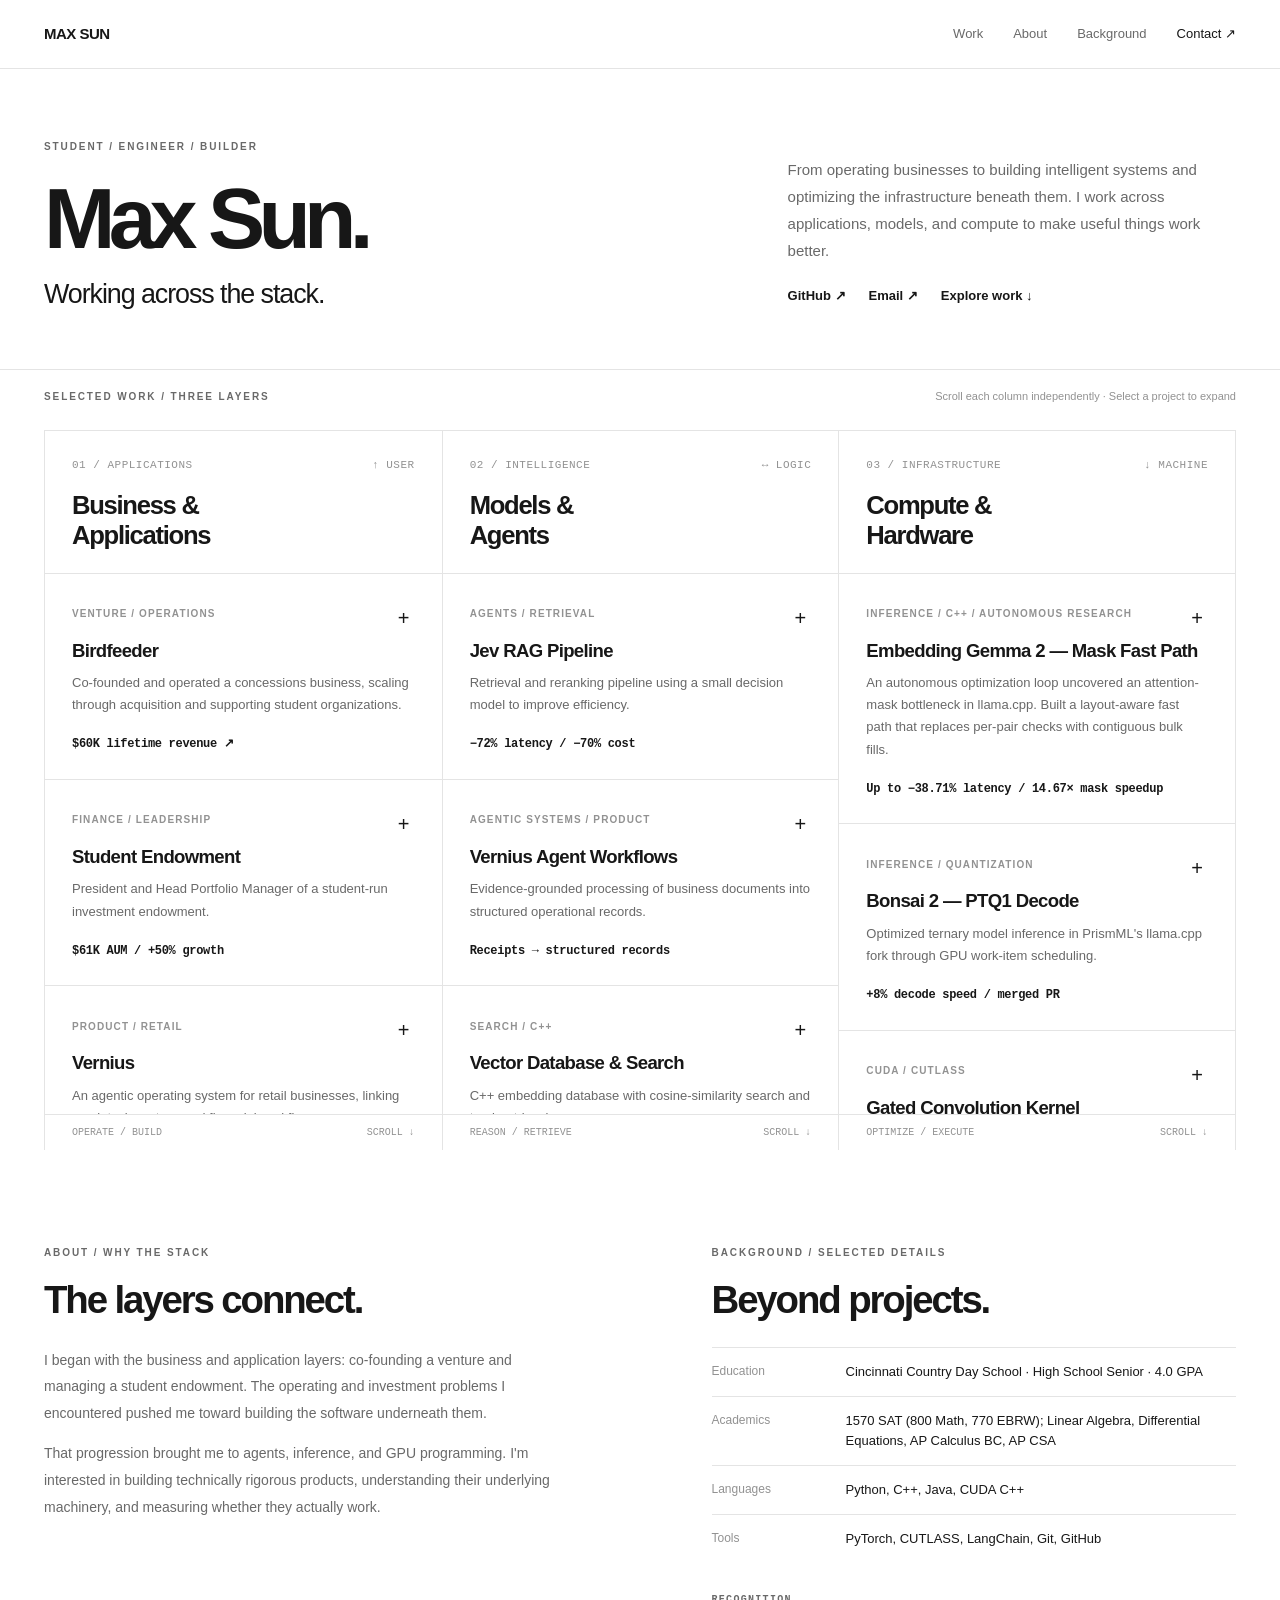
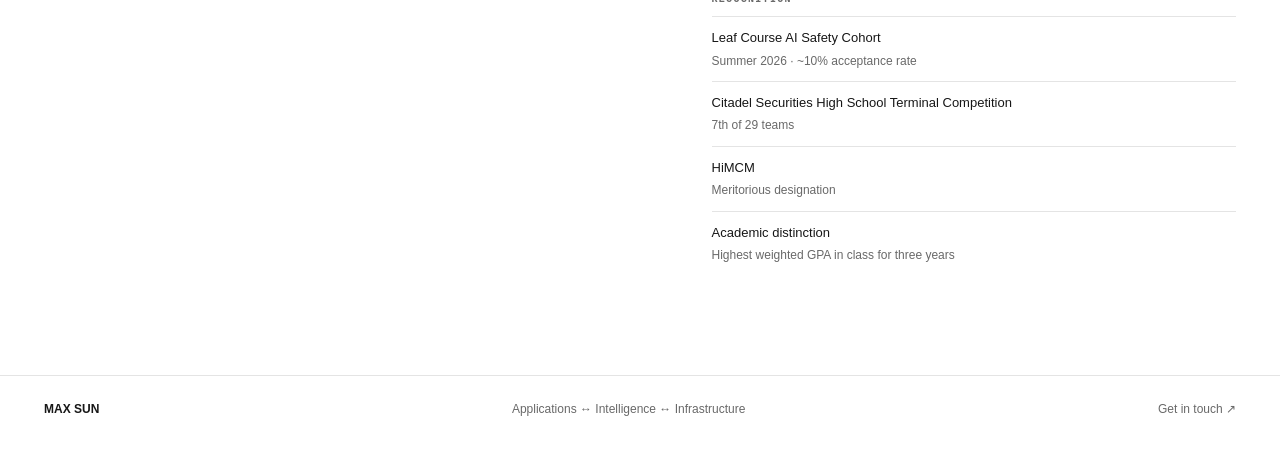
==== commit ed9972b5: "Update index.html" ====
--- a/index.html
+++ b/index.html
@@ -64,6 +64,11 @@
     .metric span { display:block; margin-top:6px; color:var(--muted); font-size:10px; line-height:1.4; }
     .project-link { font-size:12px; font-weight:750; border-bottom:1px solid currentColor; padding-bottom:2px; display:inline-block; }
     .stream-bottom { border-top:1px solid var(--line); padding:12px 27px; display:flex; justify-content:space-between; color:var(--faint); font:10px ui-monospace,SFMono-Regular,Consolas,monospace; }
+    .benchmark-table { width:100%; border-collapse:collapse; margin:10px 0 21px; font:11px/1.6 ui-monospace,SFMono-Regular,Consolas,monospace; font-variant-numeric:tabular-nums; }
+    .benchmark-table th { font-size:10px; font-weight:650; color:var(--muted); text-align:left; border-bottom:1px solid #d5d5d5; padding:7px 4px 9px 0; }
+    .benchmark-table td { border-bottom:1px solid #e2e2e2; padding:8px 4px 8px 0; }
+    .benchmark-table th:not(:first-child), .benchmark-table td:not(:first-child) { text-align:right; }
+    .benchmark-table th:last-child, .benchmark-table td:last-child { padding-right:0; }
     .below { display:grid; grid-template-columns:1fr 1fr; gap:12%; padding:95px 0 100px; }
     .below h2 { font-size:clamp(28px,3vw,43px); line-height:1.15; letter-spacing:-.055em; font-weight:670; margin:17px 0 25px; }
     .below p { font-size:14px; line-height:1.9; color:var(--muted); max-width:610px; }
@@ -130,6 +135,7 @@
           <section class="stream" aria-labelledby="infra-title">
             <div class="stream-head"><div class="stream-index"><span>03 / INFRASTRUCTURE</span><span>↓ MACHINE</span></div><h2 id="infra-title">Compute &amp;<br>Hardware</h2></div>
             <div class="stream-list" tabindex="0" aria-label="Compute and hardware projects, scrollable">
+              <details class="project"><summary><div class="project-top"><span class="project-kind">Inference / C++ / Autonomous Research</span><span class="project-icon" aria-hidden="true">+</span></div><h3>Embedding Gemma 2 — Mask Fast Path</h3><p class="project-blurb">An autonomous optimization loop uncovered an attention-mask bottleneck in llama.cpp. Built a layout-aware fast path that replaces per-pair checks with contiguous bulk fills.</p><span class="project-stat">Up to −38.71% latency / 14.67× mask speedup</span></summary><div class="project-detail"><span class="detail-label">Approach</span><p>Profiled Embedding Gemma 2 workloads through an autonomous research loop and identified CPU attention-mask construction as a disproportionate cost. For eligible contiguous sequence layouts, computed each query row's allowed key interval directly instead of checking every query/key pair, then filled the interval in bulk. An eligibility-gated fallback preserves the general mask path for unsupported layouts.</p><div class="detail-metrics"><div class="metric"><strong>−38.71%</strong><span>Largest measured end-to-end latency reduction (L4096/B1)</span></div><div class="metric"><strong>14.67×</strong><span>Fastest mask generation relative to baseline (L1024/B1)</span></div></div><span class="detail-label">Benchmarks / Baseline → Optimized</span><table class="benchmark-table" aria-label="Embedding Gemma 2 attention-mask benchmark results"><thead><tr><th scope="col">Workload</th><th scope="col">Total ↓</th><th scope="col">Mask speedup</th></tr></thead><tbody><tr><td>L512/B8</td><td>22.61%</td><td>6.16×</td></tr><tr><td>L1024/B1</td><td>20.76%</td><td>14.67×</td></tr><tr><td>L2048/B2</td><td>31.52%</td><td>8.16×</td></tr><tr><td>L4096/B1</td><td>38.71%</td><td>9.47×</td></tr></tbody></table><p>At L4096/B1, total time fell from 156.47 to 95.89 ms, while mask generation fell from 67.23 to 7.10 ms. Results are for the reported benchmark workloads.</p></div></details>
               <details class="project"><summary><div class="project-top"><span class="project-kind">Inference / Quantization</span><span class="project-icon" aria-hidden="true">+</span></div><h3>Bonsai 2 — PTQ1 Decode</h3><p class="project-blurb">Optimized ternary model inference in PrismML's llama.cpp fork through GPU work-item scheduling.</p><span class="project-stat">+8% decode speed / merged PR</span></summary><div class="project-detail"><span class="detail-label">Optimization</span><p>Directed autonomous experiments optimizing Bonsai 2 27B PTQ1 inference. Reduced register usage by assigning one output row per work item; the change was merged upstream.</p><div class="detail-metrics"><div class="metric"><strong>+8%</strong><span>Decode speed</span></div><div class="metric"><strong>108 → 76</strong><span>Registers per thread</span></div></div><a class="project-link" href="https://github.com/Max-sm-yc/bonsai-llama-cpp-fork" target="_blank" rel="noopener noreferrer">View repository ↗</a></div></details>
               <details class="project"><summary><div class="project-top"><span class="project-kind">CUDA / CUTLASS</span><span class="project-icon" aria-hidden="true">+</span></div><h3>Gated Convolution Kernel</h3><p class="project-blurb">Custom GPU convolution kernel benchmarked against a torch.compile implementation.</p><span class="project-stat">42% faster execution</span></summary><div class="project-detail"><span class="detail-label">Kernel engineering</span><p>Implemented a custom CUDA/CUTLASS gated convolution kernel, achieving 42% faster execution than the torch.compile baseline in the reported benchmark.</p><a class="project-link" href="https://github.com/Max-sm-yc/ConvolutionGate" target="_blank" rel="noopener noreferrer">View repository ↗</a></div></details>
               <details class="project"><summary><div class="project-top"><span class="project-kind">C++ / Fundamentals</span><span class="project-icon" aria-hidden="true">+</span></div><h3>Tensor C++</h3><p class="project-blurb">Reimplemented foundational deep-learning tensor operations, matrix multiplication, and linear layers.</p><span class="project-stat">C++ / Tensor primitives</span></summary><div class="project-detail"><span class="detail-label">Foundation</span><p>Explored low-level numerical computation by implementing basic tensor and neural-network building blocks from scratch.</p></div></details>
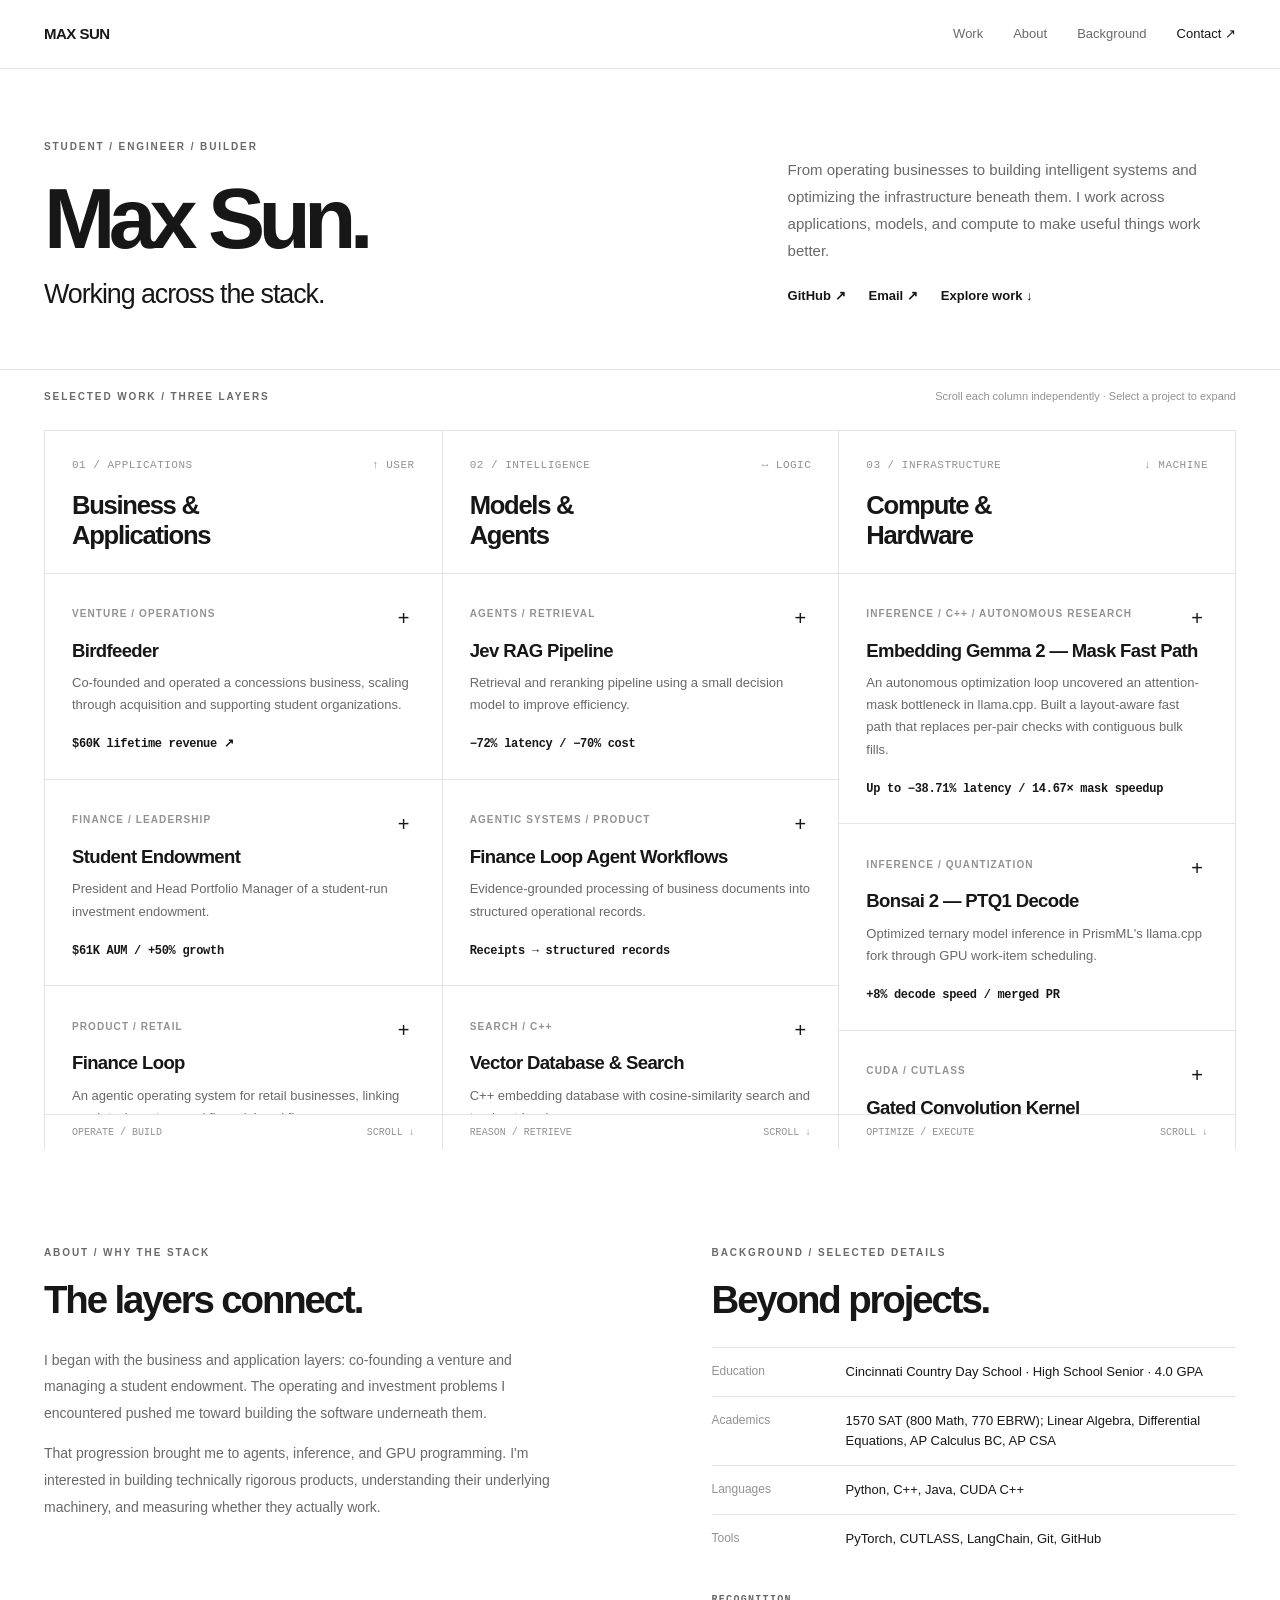
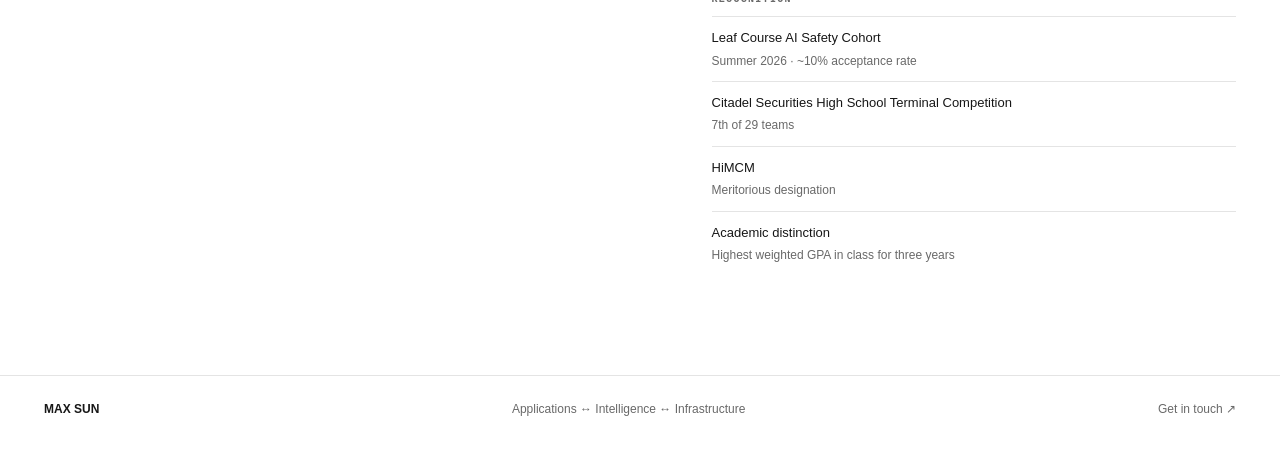
==== commit adb1b1b8: "Update index.html" ====
--- a/index.html
+++ b/index.html
@@ -119,7 +119,7 @@
             <div class="stream-list" tabindex="0" aria-label="Business and applications projects, scrollable">
               <details class="project"><summary><div class="project-top"><span class="project-kind">Venture / Operations</span><span class="project-icon" aria-hidden="true">+</span></div><h3>Birdfeeder</h3><p class="project-blurb">Co-founded and operated a concessions business, scaling through acquisition and supporting student organizations.</p><span class="project-stat">$60K lifetime revenue ↗</span></summary><div class="project-detail"><span class="detail-label">Impact</span><p>Co-Founder &amp; CEO. Led an acquisition that doubled annual revenue and contributed more than $5,000 in grants to student organizations.</p><div class="detail-metrics"><div class="metric"><strong>$50K</strong><span>Annualized revenue</span></div><div class="metric"><strong>$5K+</strong><span>Student grants</span></div></div></div></details>
               <details class="project"><summary><div class="project-top"><span class="project-kind">Finance / Leadership</span><span class="project-icon" aria-hidden="true">+</span></div><h3>Student Endowment</h3><p class="project-blurb">President and Head Portfolio Manager of a student-run investment endowment.</p><span class="project-stat">$61K AUM / +50% growth</span></summary><div class="project-detail"><span class="detail-label">Experience</span><p>Managed the school's student endowment, worked on statistical arbitrage, and helped increase assets under management by 50%. The program has been sponsored by Morgan Stanley PWM and Jane Street.</p></div></details>
-              <details class="project"><summary><div class="project-top"><span class="project-kind">Product / Retail</span><span class="project-icon" aria-hidden="true">+</span></div><h3>Vernius</h3><p class="project-blurb">An agentic operating system for retail businesses, linking receipts, inventory, and financial workflows.</p><span class="project-stat">AI-assisted operations ↗</span></summary><div class="project-detail"><span class="detail-label">Product</span><p>Supervised AI workflows for point-of-sale businesses, using evidence-grounded agents to prepare operational and financial records. Designed to reduce friction in routine retail administration.</p><p>Connects business-facing workflows to the agent systems featured in the neighboring column.</p></div></details>
+              <details class="project"><summary><div class="project-top"><span class="project-kind">Product / Retail</span><span class="project-icon" aria-hidden="true">+</span></div><h3>Finance Loop</h3><p class="project-blurb">An agentic operating system for retail businesses, linking receipts, inventory, and financial workflows.</p><span class="project-stat">AI-assisted operations ↗</span></summary><div class="project-detail"><span class="detail-label">Product</span><p>Supervised AI workflows for point-of-sale businesses, using evidence-grounded agents to prepare operational and financial records. Designed to reduce friction in routine retail administration.</p><p>Connects business-facing workflows to the agent systems featured in the neighboring column.</p></div></details>
             </div><div class="stream-bottom"><span>OPERATE / BUILD</span><span>SCROLL ↓</span></div>
           </section>
 
@@ -127,7 +127,7 @@
             <div class="stream-head"><div class="stream-index"><span>02 / INTELLIGENCE</span><span>↔ LOGIC</span></div><h2 id="ai-title">Models &amp;<br>Agents</h2></div>
             <div class="stream-list" tabindex="0" aria-label="Models and agents projects, scrollable">
               <details class="project"><summary><div class="project-top"><span class="project-kind">Agents / Retrieval</span><span class="project-icon" aria-hidden="true">+</span></div><h3>Jev RAG Pipeline</h3><p class="project-blurb">Retrieval and reranking pipeline using a small decision model to improve efficiency.</p><span class="project-stat">−72% latency / −70% cost</span></summary><div class="project-detail"><span class="detail-label">Result</span><p>Developed a retrieval pipeline with reranking that reduced latency by 72% and costs by 70% in the reported evaluation.</p><div class="detail-metrics"><div class="metric"><strong>−72%</strong><span>Latency</span></div><div class="metric"><strong>−70%</strong><span>Cost</span></div></div><a class="project-link" href="https://github.com/Max-sm-yc/Jev-RAG" target="_blank" rel="noopener noreferrer">View repository ↗</a></div></details>
-              <details class="project"><summary><div class="project-top"><span class="project-kind">Agentic Systems / Product</span><span class="project-icon" aria-hidden="true">+</span></div><h3>Vernius Agent Workflows</h3><p class="project-blurb">Evidence-grounded processing of business documents into structured operational records.</p><span class="project-stat">Receipts → structured records</span></summary><div class="project-detail"><span class="detail-label">System design</span><p>Built workflows around receipt ingestion, structured data extraction, and human-supervised updates to business records. A technical view into the intelligence layer of Vernius.</p></div></details>
+              <details class="project"><summary><div class="project-top"><span class="project-kind">Agentic Systems / Product</span><span class="project-icon" aria-hidden="true">+</span></div><h3>Finance Loop Agent Workflows</h3><p class="project-blurb">Evidence-grounded processing of business documents into structured operational records.</p><span class="project-stat">Receipts → structured records</span></summary><div class="project-detail"><span class="detail-label">System design</span><p>Built workflows around receipt ingestion, structured data extraction, and human-supervised updates to business records. A technical view into the intelligence layer.</p></div></details>
               <details class="project"><summary><div class="project-top"><span class="project-kind">Search / C++</span><span class="project-icon" aria-hidden="true">+</span></div><h3>Vector Database &amp; Search</h3><p class="project-blurb">C++ embedding database with cosine-similarity search and top-k retrieval.</p><span class="project-stat">C++ / Vector retrieval</span></summary><div class="project-detail"><span class="detail-label">Foundation</span><p>Implemented embedding storage and similarity search to understand the retrieval primitives underlying modern AI applications.</p></div></details>
             </div><div class="stream-bottom"><span>REASON / RETRIEVE</span><span>SCROLL ↓</span></div>
           </section>
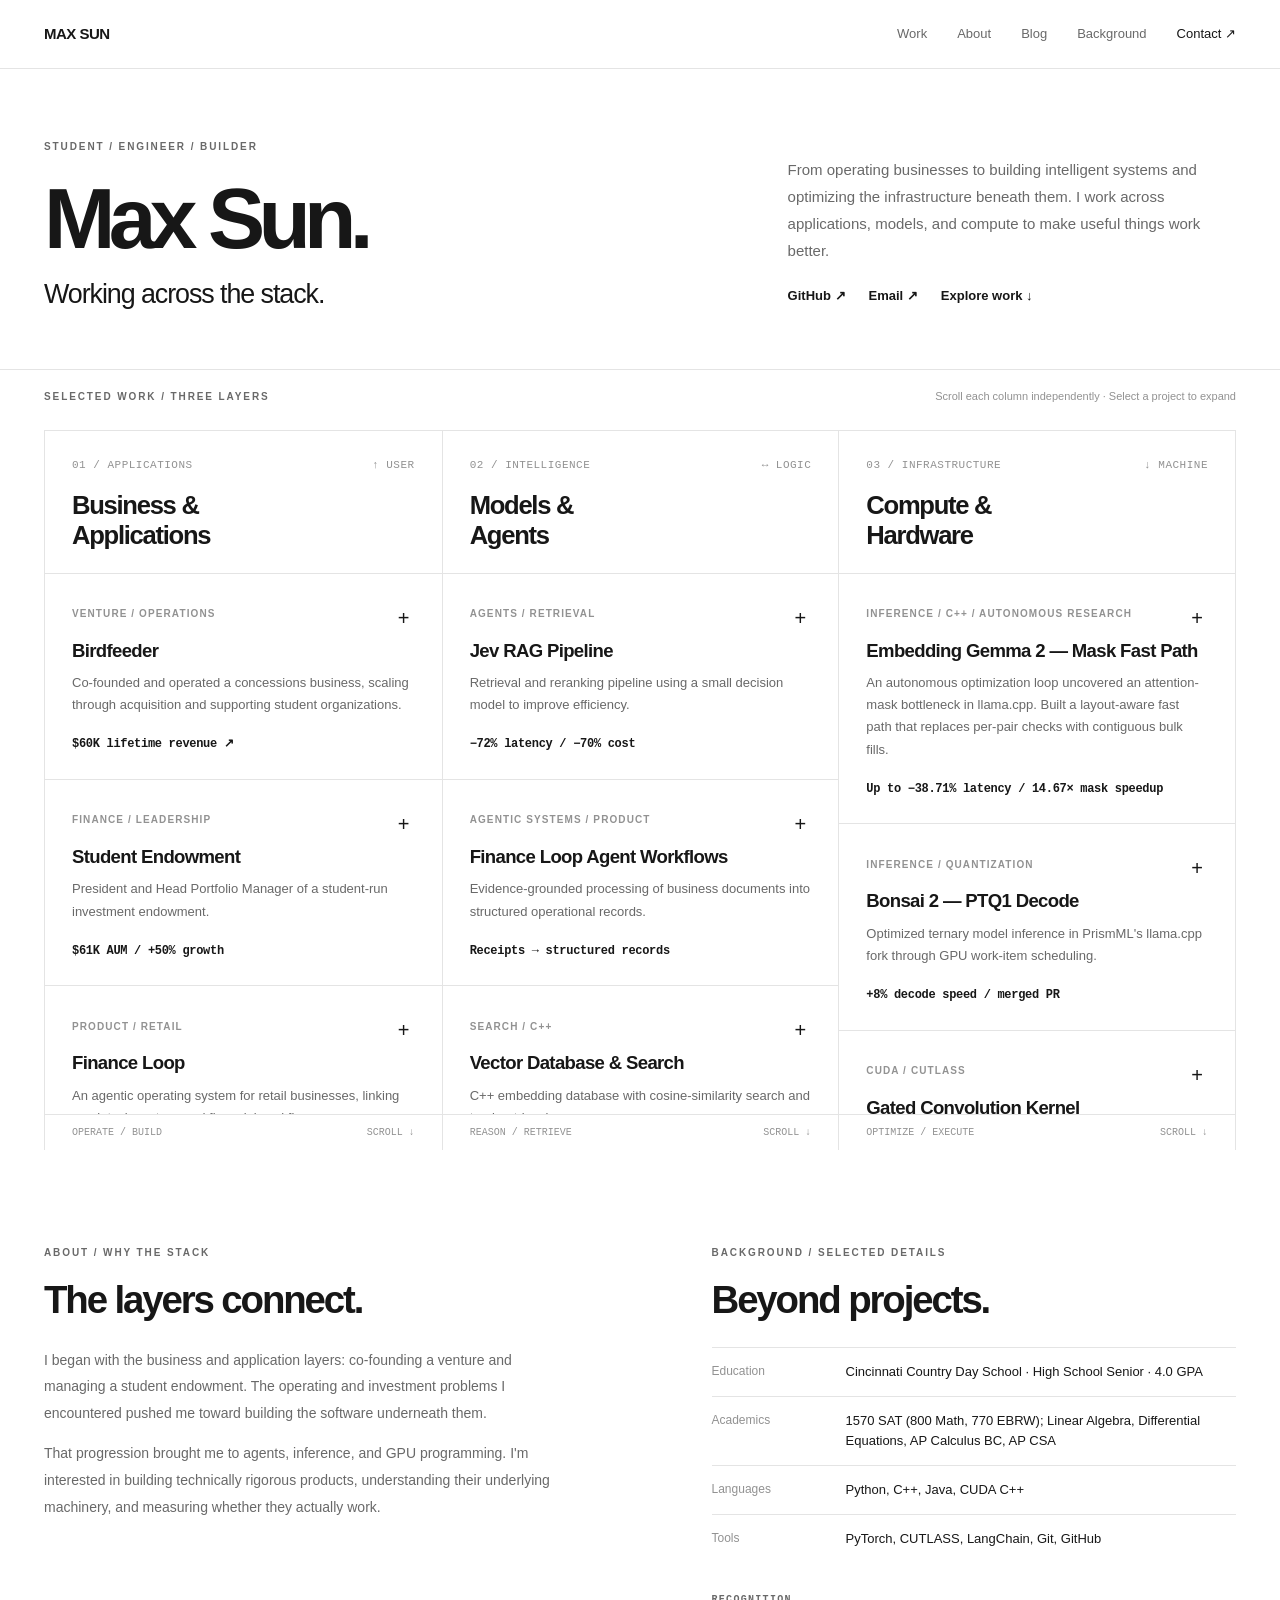
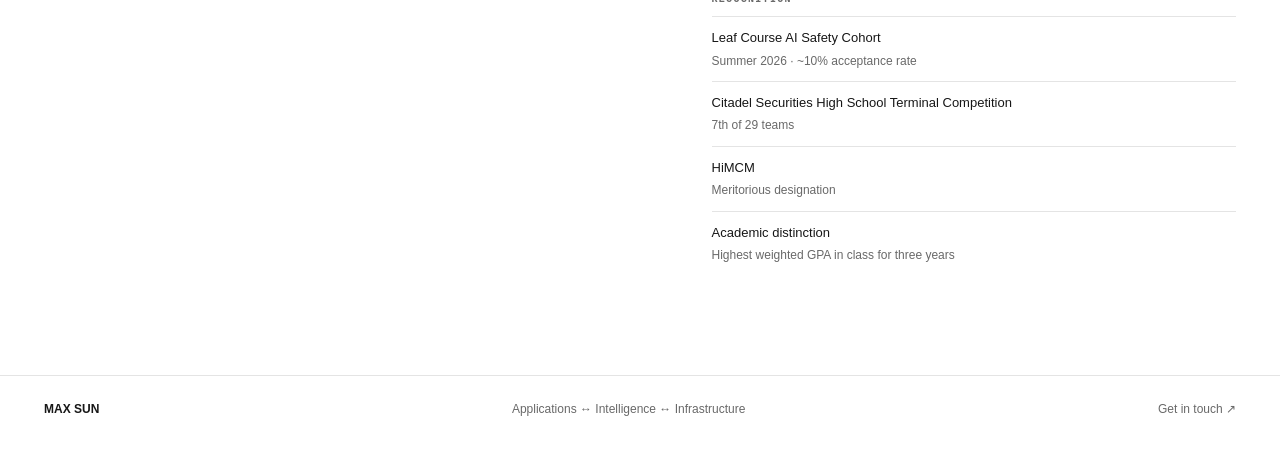
==== commit 6533f036: "Add personal blog and first essay" ====
--- a/index.html
+++ b/index.html
@@ -93,7 +93,7 @@
     <div class="wrap nav-inner">
       <a class="wordmark" href="#top" aria-label="Max Sun — back to top">MAX SUN</a>
       <nav class="nav-links" aria-label="Main navigation">
-        <a href="#work">Work</a><a href="#about">About</a><a class="optional" href="#background">Background</a><a href="mailto:max-sm-yc@gmail.com">Contact ↗</a>
+        <a href="#work">Work</a><a href="#about">About</a><a href="/blog/">Blog</a><a class="optional" href="#background">Background</a><a href="mailto:max-sm-yc@gmail.com">Contact ↗</a>
       </nav>
     </div>
   </header>
